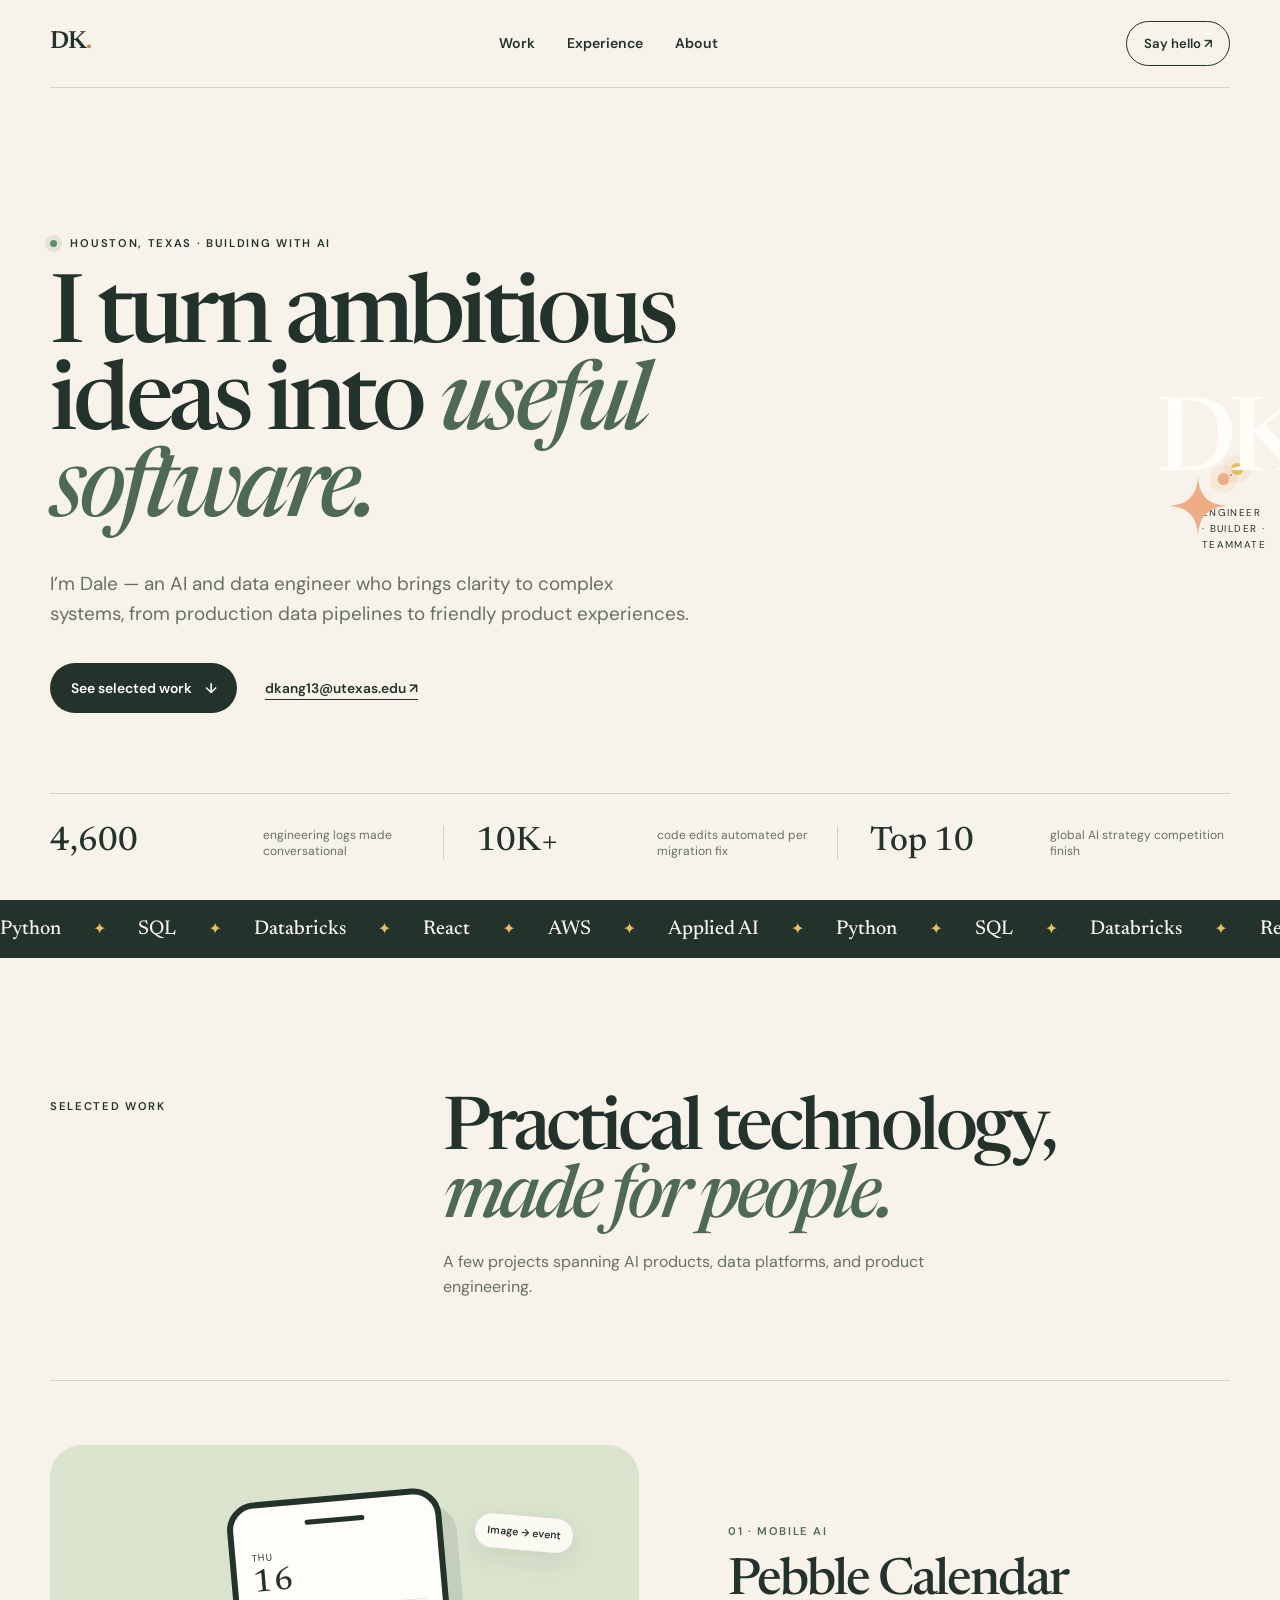
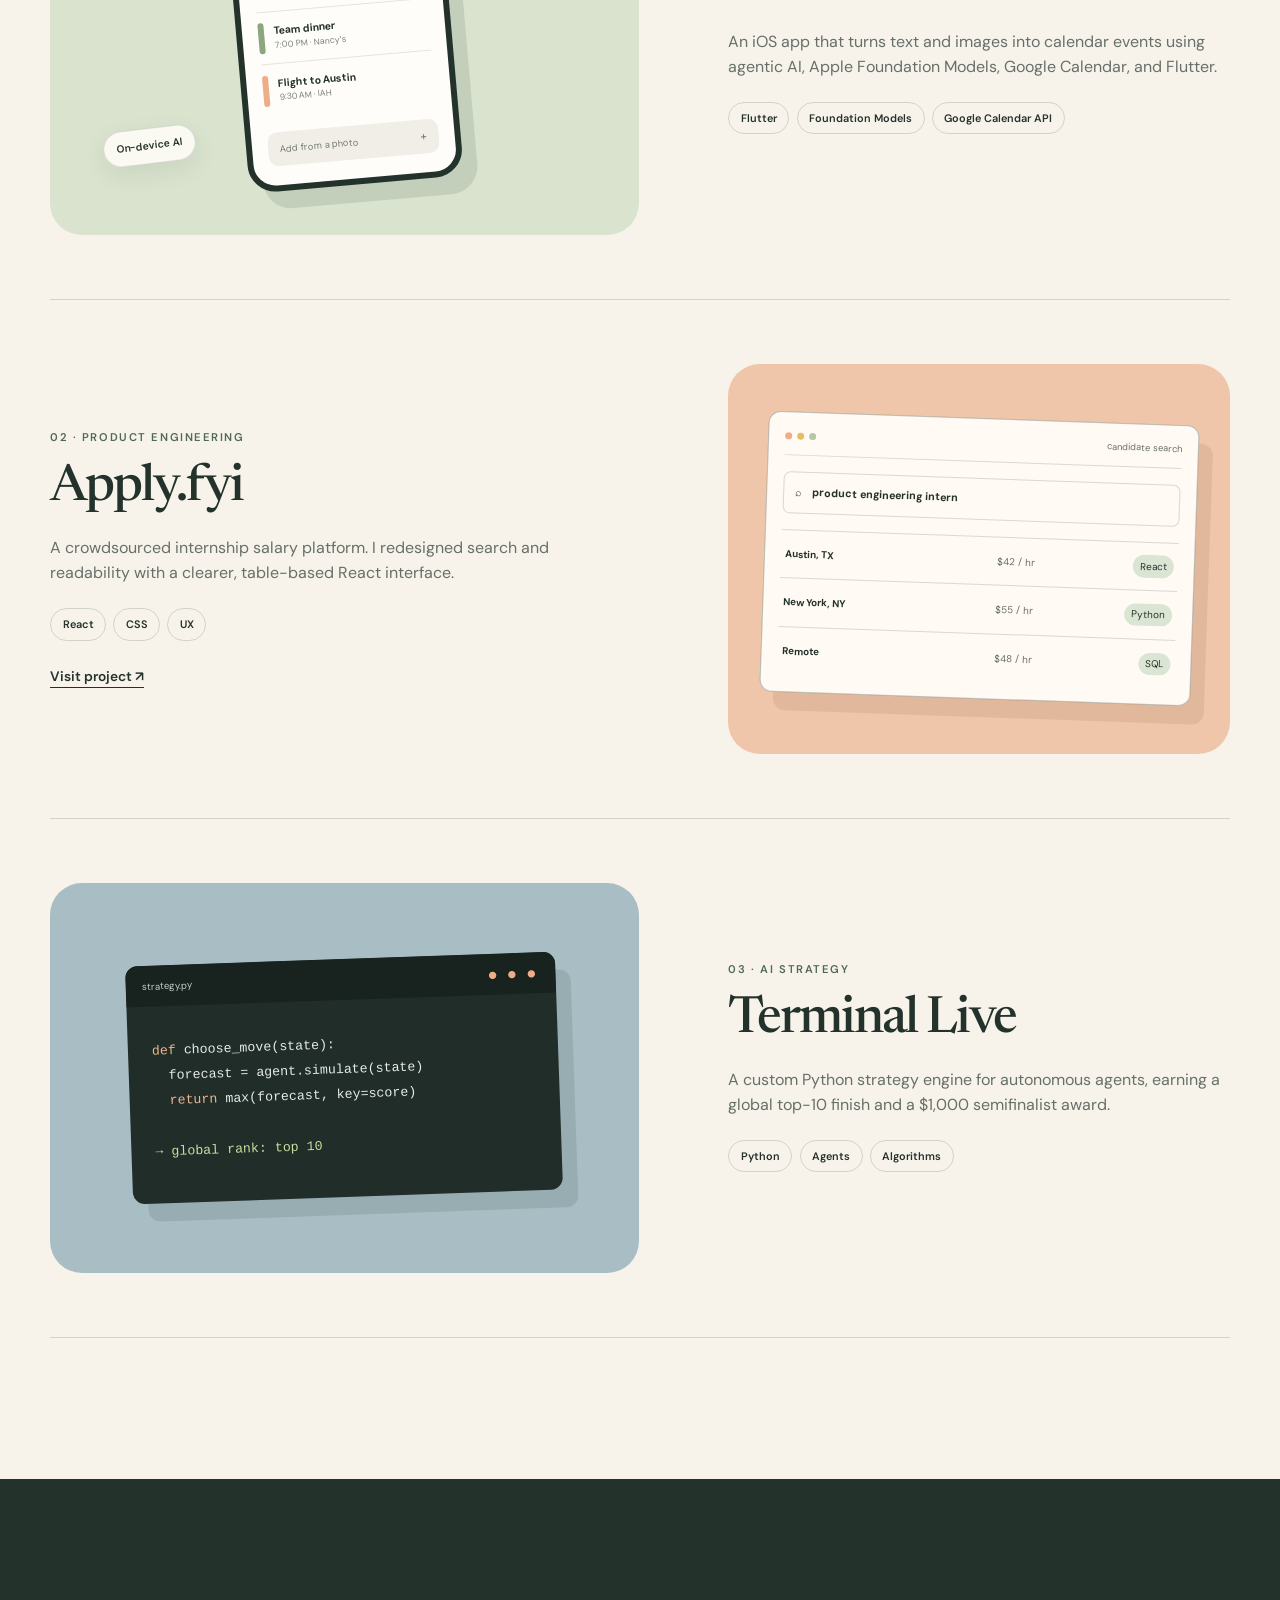
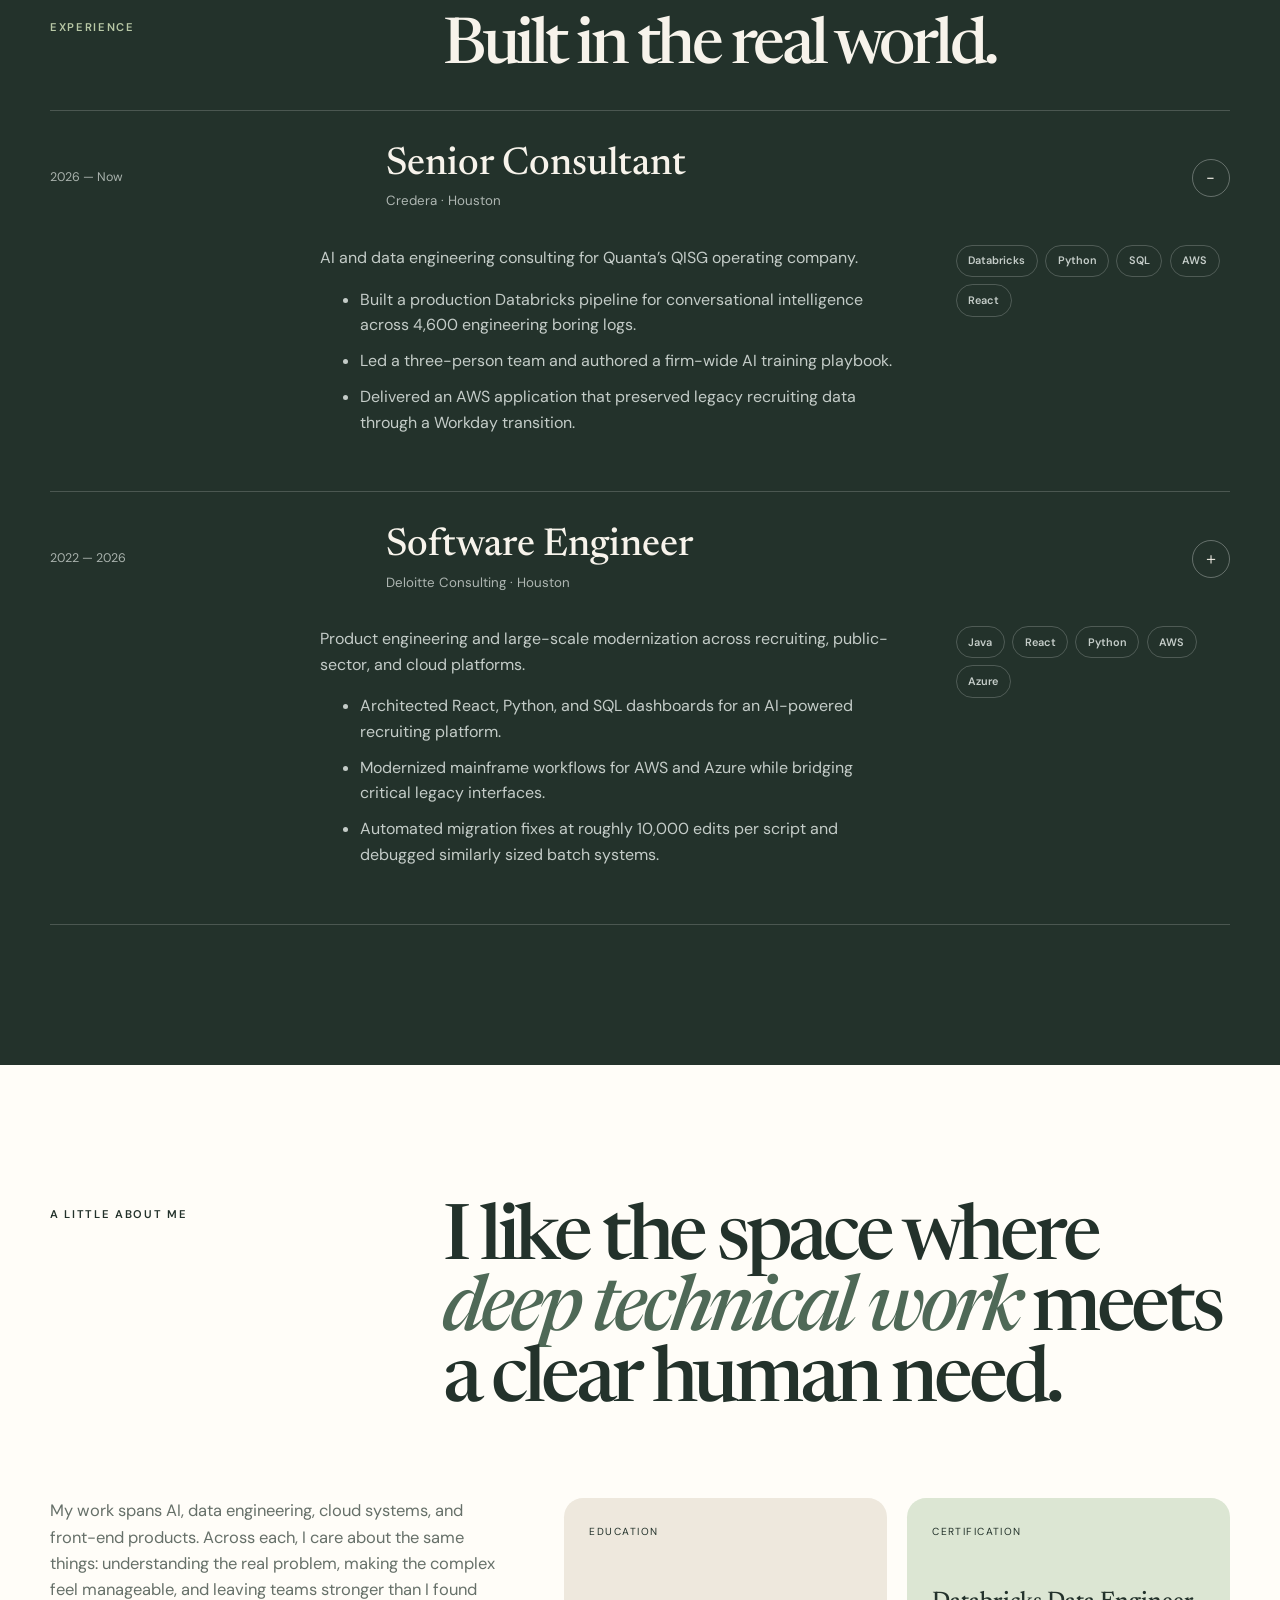
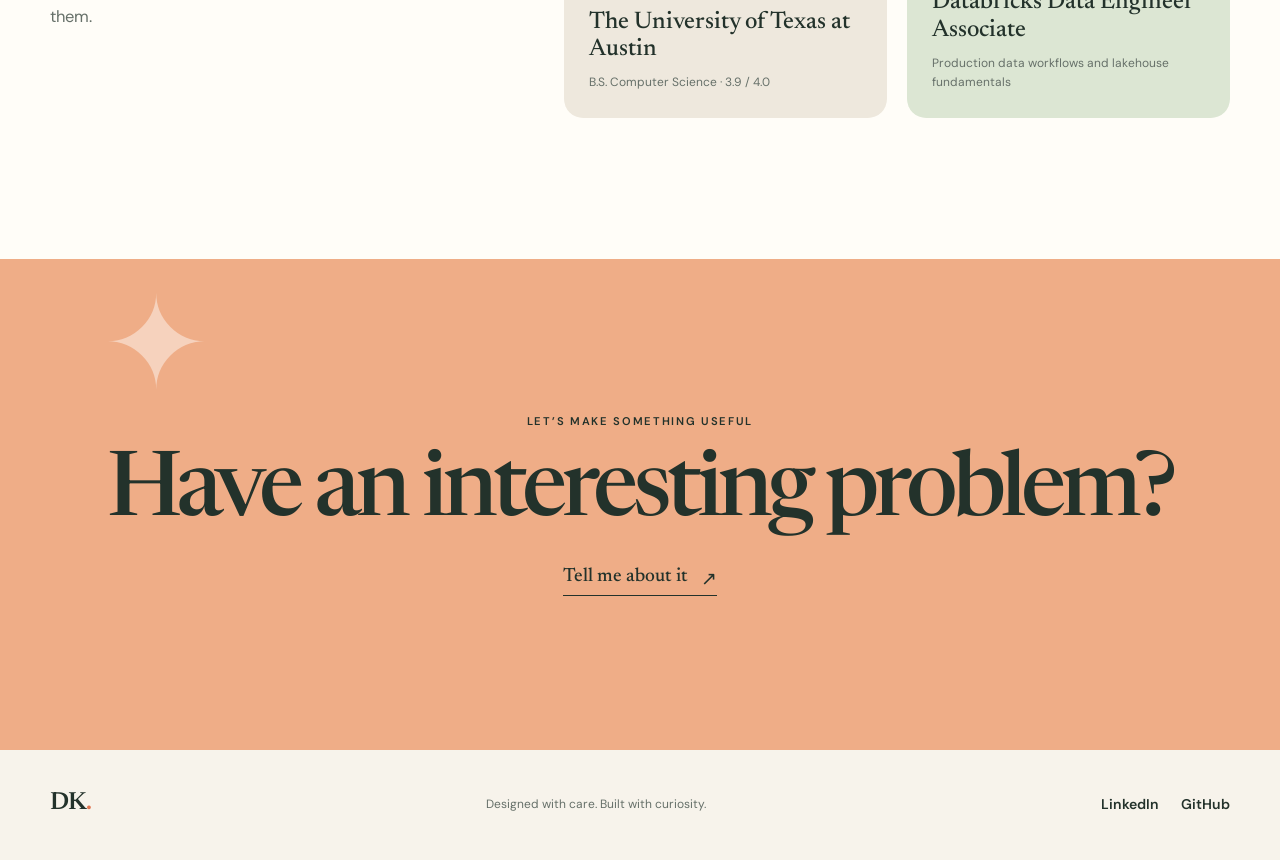
==== index.html @ 2e1e1f08 "first commit" ====
<!doctype html>
<html lang="en">
  <head>
    <meta charset="UTF-8" />
    <meta name="viewport" content="width=device-width, initial-scale=1.0" />
    <meta
      name="description"
      content="Dale Kang is an AI and data engineer building thoughtful software, reliable systems, and useful AI products."
    />
    <meta name="theme-color" content="#f7f3eb" />
    <meta property="og:title" content="Dale Kang — AI & Data Engineer" />
    <meta
      property="og:description"
      content="Selected work, experience, and projects from Dale Kang."
    />
    <meta property="og:type" content="website" />
    <title>Dale Kang — AI & Data Engineer</title>
    <link rel="icon" href="favicon.svg" type="image/svg+xml" />
    <link rel="preconnect" href="https://fonts.googleapis.com" />
    <link rel="preconnect" href="https://fonts.gstatic.com" crossorigin />
    <link
      href="https://fonts.googleapis.com/css2?family=DM+Sans:wght@400;500;600&family=Newsreader:opsz,wght@6..72,500;6..72,600&display=swap"
      rel="stylesheet"
    />
    <link rel="stylesheet" href="styles.css" />
    <script src="script.js" defer></script>
  </head>
  <body>
    <a class="skip-link" href="#main">Skip to content</a>

    <header class="site-header" data-header>
      <a class="wordmark" href="#top" aria-label="Dale Kang, home">DK<span>.</span></a>
      <nav aria-label="Primary navigation">
        <a href="#work">Work</a>
        <a href="#experience">Experience</a>
        <a href="#about">About</a>
      </nav>
      <a class="nav-cta" href="mailto:dkang13@utexas.edu">Say hello <span aria-hidden="true">↗</span></a>
    </header>

    <main id="main">
      <section class="hero" id="top">
        <div class="hero-copy">
          <p class="eyebrow"><span class="status-dot"></span> Houston, Texas · Building with AI</p>
          <h1>I turn ambitious ideas into <em>useful software.</em></h1>
          <p class="hero-intro">
            I’m Dale — an AI and data engineer who brings clarity to complex systems,
            from production data pipelines to friendly product experiences.
          </p>
          <div class="hero-actions">
            <a class="button button-primary" href="#work">See selected work <span aria-hidden="true">↓</span></a>
            <a class="text-link" href="mailto:dkang13@utexas.edu">dkang13@utexas.edu <span aria-hidden="true">↗</span></a>
          </div>
        </div>

        <div class="hero-art" aria-hidden="true">
          <div class="orbit orbit-large"><span></span></div>
          <div class="orbit orbit-small"><span></span></div>
          <div class="portrait-mark">
            <span class="portrait-initials">DK</span>
            <span class="portrait-label">Engineer · Builder · Teammate</span>
          </div>
          <svg class="spark" viewBox="0 0 90 90" role="presentation">
            <path d="M45 4c2 27 14 39 41 41-27 2-39 14-41 41-2-27-14-39-41-41 27-2 39-14 41-41Z" />
          </svg>
        </div>

        <div class="hero-notes" aria-label="Career highlights">
          <div><strong>4,600</strong><span>engineering logs made conversational</span></div>
          <div><strong>10K+</strong><span>code edits automated per migration fix</span></div>
          <div><strong>Top 10</strong><span>global AI strategy competition finish</span></div>
        </div>
      </section>

      <section class="ticker" aria-label="Technical skills">
        <div class="ticker-track">
          <span>Python</span><i>✦</i><span>SQL</span><i>✦</i><span>Databricks</span><i>✦</i><span>React</span><i>✦</i><span>AWS</span><i>✦</i><span>Applied AI</span><i>✦</i>
          <span aria-hidden="true">Python</span><i aria-hidden="true">✦</i><span aria-hidden="true">SQL</span><i aria-hidden="true">✦</i><span aria-hidden="true">Databricks</span><i aria-hidden="true">✦</i><span aria-hidden="true">React</span><i aria-hidden="true">✦</i><span aria-hidden="true">AWS</span><i aria-hidden="true">✦</i><span aria-hidden="true">Applied AI</span><i aria-hidden="true">✦</i>
        </div>
      </section>

      <section class="section" id="work">
        <div class="section-heading">
          <p class="eyebrow">Selected work</p>
          <h2>Practical technology,<br /><em>made for people.</em></h2>
          <p>A few projects spanning AI products, data platforms, and product engineering.</p>
        </div>

        <div class="project-list">
          <article class="project project-featured">
            <div class="project-visual visual-pebble">
              <div class="phone">
                <div class="phone-bar"></div>
                <div class="phone-date">THU <strong>16</strong></div>
                <div class="phone-event"><span></span><p><strong>Team dinner</strong><small>7:00 PM · Nancy’s</small></p></div>
                <div class="phone-event peach"><span></span><p><strong>Flight to Austin</strong><small>9:30 AM · IAH</small></p></div>
                <div class="phone-input">Add from a photo <b>＋</b></div>
              </div>
              <span class="visual-chip chip-one">Image → event</span>
              <span class="visual-chip chip-two">On-device AI</span>
            </div>
            <div class="project-copy">
              <p class="project-number">01 · Mobile AI</p>
              <h3>Pebble Calendar</h3>
              <p>
                An iOS app that turns text and images into calendar events using agentic AI,
                Apple Foundation Models, Google Calendar, and Flutter.
              </p>
              <div class="tags"><span>Flutter</span><span>Foundation Models</span><span>Google Calendar API</span></div>
            </div>
          </article>

          <article class="project">
            <div class="project-visual visual-data">
              <div class="data-window">
                <div class="window-top"><i></i><i></i><i></i><span>candidate search</span></div>
                <div class="search-row"><span>⌕</span><b>product engineering intern</b></div>
                <div class="data-row"><strong>Austin, TX</strong><span>$42 / hr</span><i>React</i></div>
                <div class="data-row"><strong>New York, NY</strong><span>$55 / hr</span><i>Python</i></div>
                <div class="data-row"><strong>Remote</strong><span>$48 / hr</span><i>SQL</i></div>
              </div>
            </div>
            <div class="project-copy">
              <p class="project-number">02 · Product engineering</p>
              <h3>Apply.fyi</h3>
              <p>
                A crowdsourced internship salary platform. I redesigned search and readability
                with a clearer, table-based React interface.
              </p>
              <div class="tags"><span>React</span><span>CSS</span><span>UX</span></div>
              <a class="text-link" href="https://apply.fyi" target="_blank" rel="noreferrer">Visit project <span aria-hidden="true">↗</span></a>
            </div>
          </article>

          <article class="project">
            <div class="project-visual visual-terminal">
              <div class="terminal-card">
                <div class="terminal-head"><span>strategy.py</span><span>● ● ●</span></div>
                <code><i>def</i> choose_move(state):<br />&nbsp;&nbsp;forecast = agent.simulate(state)<br />&nbsp;&nbsp;<i>return</i> max(forecast, key=score)<br /><br /><b>→ global rank: top 10</b></code>
              </div>
            </div>
            <div class="project-copy">
              <p class="project-number">03 · AI strategy</p>
              <h3>Terminal Live</h3>
              <p>
                A custom Python strategy engine for autonomous agents, earning a global top-10
                finish and a $1,000 semifinalist award.
              </p>
              <div class="tags"><span>Python</span><span>Agents</span><span>Algorithms</span></div>
            </div>
          </article>
        </div>
      </section>

      <section class="experience-section" id="experience">
        <div class="section-heading compact">
          <p class="eyebrow">Experience</p>
          <h2>Built in the real world.</h2>
        </div>

        <div class="timeline">
          <article class="role open">
            <button class="role-toggle" aria-expanded="true">
              <span class="role-date">2026 — Now</span>
              <span class="role-title"><strong>Senior Consultant</strong><small>Credera · Houston</small></span>
              <span class="role-icon" aria-hidden="true">−</span>
            </button>
            <div class="role-details">
              <div>
                <p>AI and data engineering consulting for Quanta’s QISG operating company.</p>
                <ul>
                  <li>Built a production Databricks pipeline for conversational intelligence across 4,600 engineering boring logs.</li>
                  <li>Led a three-person team and authored a firm-wide AI training playbook.</li>
                  <li>Delivered an AWS application that preserved legacy recruiting data through a Workday transition.</li>
                </ul>
              </div>
              <div class="tags"><span>Databricks</span><span>Python</span><span>SQL</span><span>AWS</span><span>React</span></div>
            </div>
          </article>

          <article class="role">
            <button class="role-toggle" aria-expanded="false">
              <span class="role-date">2022 — 2026</span>
              <span class="role-title"><strong>Software Engineer</strong><small>Deloitte Consulting · Houston</small></span>
              <span class="role-icon" aria-hidden="true">＋</span>
            </button>
            <div class="role-details" hidden>
              <div>
                <p>Product engineering and large-scale modernization across recruiting, public-sector, and cloud platforms.</p>
                <ul>
                  <li>Architected React, Python, and SQL dashboards for an AI-powered recruiting platform.</li>
                  <li>Modernized mainframe workflows for AWS and Azure while bridging critical legacy interfaces.</li>
                  <li>Automated migration fixes at roughly 10,000 edits per script and debugged similarly sized batch systems.</li>
                </ul>
              </div>
              <div class="tags"><span>Java</span><span>React</span><span>Python</span><span>AWS</span><span>Azure</span></div>
            </div>
          </article>
        </div>
      </section>

      <section class="about-section" id="about">
        <div class="about-statement">
          <p class="eyebrow">A little about me</p>
          <h2>I like the space where <em>deep technical work</em> meets a clear human need.</h2>
        </div>
        <div class="about-grid">
          <p>
            My work spans AI, data engineering, cloud systems, and front-end products. Across each,
            I care about the same things: understanding the real problem, making the complex feel
            manageable, and leaving teams stronger than I found them.
          </p>
          <div class="education-card">
            <span class="card-kicker">Education</span>
            <strong>The University of Texas at Austin</strong>
            <p>B.S. Computer Science · 3.9 / 4.0</p>
          </div>
          <div class="education-card accent-card">
            <span class="card-kicker">Certification</span>
            <strong>Databricks Data Engineer Associate</strong>
            <p>Production data workflows and lakehouse fundamentals</p>
          </div>
        </div>
      </section>

      <section class="contact-section">
        <span class="contact-star" aria-hidden="true">✦</span>
        <p class="eyebrow">Let’s make something useful</p>
        <h2>Have an interesting problem?</h2>
        <a href="mailto:dkang13@utexas.edu">Tell me about it <span aria-hidden="true">↗</span></a>
      </section>
    </main>

    <footer>
      <a class="wordmark" href="#top">DK<span>.</span></a>
      <p>Designed with care. Built with curiosity.</p>
      <div>
        <a href="https://www.linkedin.com/in/dale-kang-77a253178" target="_blank" rel="noreferrer">LinkedIn</a>
        <a href="https://github.com/dmkang13" target="_blank" rel="noreferrer">GitHub</a>
      </div>
    </footer>
  </body>
</html>
---- styles.css ----
:root {
  --ink: #23322b;
  --muted: #667069;
  --paper: #f7f3eb;
  --paper-deep: #eee8dd;
  --cream: #fffdf8;
  --sage: #b8c8a6;
  --sage-dark: #4f6957;
  --peach: #efad87;
  --gold: #e7bd61;
  --blue: #8cabb2;
  --line: rgba(35, 50, 43, 0.17);
  --serif: "Newsreader", Georgia, serif;
  --sans: "DM Sans", system-ui, sans-serif;
}

* { box-sizing: border-box; }
html { overflow-x: hidden; scroll-behavior: smooth; }
body {
  margin: 0;
  overflow-x: clip;
  color: var(--ink);
  background: var(--paper);
  font-family: var(--sans);
  line-height: 1.6;
  -webkit-font-smoothing: antialiased;
}
a { color: inherit; }
button { font: inherit; color: inherit; }
.skip-link { position: fixed; top: -100px; left: 1rem; z-index: 99; padding: .7rem 1rem; background: var(--ink); color: white; border-radius: 99px; }
.skip-link:focus { top: 1rem; }

.site-header {
  width: min(1180px, calc(100% - 48px));
  height: 88px;
  margin: 0 auto;
  display: flex;
  align-items: center;
  justify-content: space-between;
  border-bottom: 1px solid var(--line);
  transition: background .25s ease, box-shadow .25s ease;
}
.wordmark { font: 600 1.55rem/1 var(--serif); text-decoration: none; letter-spacing: -.04em; }
.wordmark span { color: #e07551; }
nav { display: flex; gap: 2rem; }
nav a, footer a { font-size: .88rem; font-weight: 600; text-decoration: none; }
nav a:hover, footer a:hover { color: var(--sage-dark); }
.nav-cta { padding: .68rem 1.05rem; border: 1px solid var(--ink); border-radius: 99px; font-size: .82rem; font-weight: 600; text-decoration: none; transition: .2s ease; }
.nav-cta:hover { color: var(--paper); background: var(--ink); }

.hero {
  width: min(1180px, calc(100% - 48px));
  min-height: calc(100vh - 88px);
  margin: 0 auto;
  padding: clamp(4.5rem, 9vw, 8.5rem) 0 2.5rem;
  display: grid;
  grid-template-columns: minmax(0, 1.2fr) minmax(300px, .8fr);
  grid-template-rows: 1fr auto;
  align-items: center;
  gap: 3rem 5rem;
}
.eyebrow { margin: 0 0 1.4rem; text-transform: uppercase; letter-spacing: .15em; font-size: .7rem; font-weight: 600; }
.status-dot { display: inline-block; width: 7px; height: 7px; margin-right: .55rem; border-radius: 50%; background: #5f8e67; box-shadow: 0 0 0 5px rgba(95,142,103,.14); }
h1, h2 { margin: 0; font: 500 clamp(3.8rem, 7.4vw, 7rem)/.92 var(--serif); letter-spacing: -.055em; }
h1 em, h2 em { color: var(--sage-dark); font-weight: 500; }
.hero-intro { max-width: 640px; margin: 2rem 0 0; color: var(--muted); font-size: clamp(1rem, 1.5vw, 1.18rem); }
.hero-actions { display: flex; align-items: center; gap: 1.7rem; margin-top: 2.1rem; }
.button { display: inline-flex; gap: .8rem; align-items: center; padding: .88rem 1.3rem; border-radius: 99px; text-decoration: none; font-size: .87rem; font-weight: 600; }
.button-primary { color: #fff; background: var(--ink); }
.button-primary span { transition: transform .2s; }
.button-primary:hover span { transform: translateY(3px); }
.text-link { display: inline-block; border-bottom: 1px solid currentColor; text-decoration: none; font-size: .86rem; font-weight: 600; }

.hero-art { position: relative; aspect-ratio: 1; max-width: 440px; justify-self: end; }
.portrait-mark { position: absolute; inset: 17%; z-index: 2; display: flex; flex-direction: column; align-items: center; justify-content: center; border-radius: 48% 52% 48% 52% / 58% 46% 54% 42%; background: var(--sage); box-shadow: inset -25px -30px 60px rgba(52,87,64,.12); transform: rotate(-4deg); }
.portrait-initials { font: 500 clamp(4rem, 8vw, 7rem)/1 var(--serif); color: var(--cream); letter-spacing: -.08em; transform: rotate(4deg); }
.portrait-label { margin-top: .5rem; font-size: .62rem; text-transform: uppercase; letter-spacing: .14em; transform: rotate(4deg); }
.orbit { position: absolute; border: 1px solid rgba(35,50,43,.35); border-radius: 50%; animation: orbit 15s linear infinite; }
.orbit span { position: absolute; width: 12px; height: 12px; border-radius: 50%; background: var(--peach); box-shadow: 0 0 0 8px rgba(239,173,135,.15); }
.orbit-large { inset: 5%; transform: rotate(16deg); }
.orbit-large span { top: 11%; right: 12%; }
.orbit-small { inset: 11%; animation-duration: 11s; animation-direction: reverse; }
.orbit-small span { bottom: 3%; left: 26%; background: var(--gold); }
.spark { position: absolute; z-index: 3; width: 64px; right: 0; top: 18%; fill: var(--peach); animation: breathe 4s ease-in-out infinite; }
.hero-notes { grid-column: 1 / -1; display: grid; grid-template-columns: repeat(3, 1fr); padding-top: 2rem; border-top: 1px solid var(--line); }
.hero-notes div { display: grid; grid-template-columns: auto minmax(0, 180px); align-items: center; gap: 1rem; }
.hero-notes div + div { padding-left: 2rem; border-left: 1px solid var(--line); }
.hero-notes strong { font: 500 2.1rem/1 var(--serif); }
.hero-notes span { color: var(--muted); font-size: .75rem; line-height: 1.35; }

.ticker { overflow: hidden; padding: 1rem 0; color: var(--paper); background: var(--ink); }
.ticker-track { display: flex; width: max-content; align-items: center; gap: 2rem; animation: marquee 26s linear infinite; }
.ticker span { font: 500 1.25rem var(--serif); }
.ticker i { color: var(--gold); font-style: normal; }

.section, .experience-section, .about-section { padding: clamp(6rem, 11vw, 10rem) max(24px, calc((100% - 1180px) / 2)); }
.section-heading { display: grid; grid-template-columns: 1fr 2fr; align-items: end; margin-bottom: 4rem; }
.section-heading .eyebrow { align-self: start; }
.section-heading h2 { grid-column: 2; font-size: clamp(3rem, 5.7vw, 5.6rem); }
.section-heading > p:last-child { grid-column: 2; max-width: 520px; color: var(--muted); }
.section-heading.compact { margin-bottom: 2rem; }
.section-heading.compact h2 { font-size: clamp(2.9rem, 5vw, 4.8rem); }

.project-list { border-top: 1px solid var(--line); }
.project { display: grid; grid-template-columns: 1.08fr .92fr; gap: clamp(2rem, 7vw, 7rem); align-items: center; padding: 4rem 0; border-bottom: 1px solid var(--line); }
.project:nth-child(even) .project-visual { order: 2; }
.project-visual { position: relative; min-height: 390px; display: grid; place-items: center; overflow: hidden; border-radius: 2rem; }
.visual-pebble { background: #d9e3ce; }
.visual-data { background: #efc6aa; }
.visual-terminal { background: #a9bec4; }
.project-number { margin: 0 0 1rem; color: var(--sage-dark); font-size: .7rem; font-weight: 600; letter-spacing: .14em; text-transform: uppercase; }
.project h3 { margin: 0; font: 500 clamp(2.2rem, 4vw, 3.8rem)/1 var(--serif); letter-spacing: -.04em; }
.project-copy > p:not(.project-number) { max-width: 500px; margin: 1.3rem 0; color: var(--muted); }
.tags { display: flex; flex-wrap: wrap; gap: .45rem; margin: 1.4rem 0; }
.tags span { padding: .4rem .72rem; border: 1px solid var(--line); border-radius: 99px; font-size: .68rem; font-weight: 600; }
.phone { z-index: 2; width: 215px; padding: 1rem 1rem 1.2rem; color: #23322b; background: #fffdf9; border: 6px solid var(--ink); border-radius: 28px; box-shadow: 14px 18px 0 rgba(48,75,53,.13); transform: rotate(-5deg); }
.phone-bar { width: 60px; height: 5px; margin: 0 auto 1.3rem; border-radius: 9px; background: #22322b; }
.phone-date { font-size: .6rem; letter-spacing: .13em; }
.phone-date strong { display: block; margin: .1rem 0 .8rem; font: 500 2rem/1 var(--serif); }
.phone-event { display: flex; gap: .6rem; align-items: center; padding: .65rem 0; border-top: 1px solid #e7e4dc; }
.phone-event > span { width: 6px; height: 31px; border-radius: 4px; background: #8ca67d; }
.phone-event.peach > span { background: var(--peach); }
.phone-event p { margin: 0; font-size: .65rem; line-height: 1.4; }
.phone-event small { display: block; color: #7a817d; }
.phone-input { display: flex; justify-content: space-between; margin-top: 1rem; padding: .6rem .7rem; border-radius: 10px; color: #737b76; background: #f1eee7; font-size: .58rem; }
.visual-chip { position: absolute; z-index: 3; padding: .55rem .75rem; border: 1px solid rgba(35,50,43,.15); border-radius: 99px; background: rgba(255,253,248,.88); box-shadow: 0 8px 25px rgba(35,50,43,.08); font-size: .65rem; font-weight: 600; }
.chip-one { top: 18%; right: 11%; transform: rotate(5deg); }
.chip-two { bottom: 18%; left: 9%; transform: rotate(-7deg); }
.data-window { width: min(86%, 450px); padding: 1rem; border: 1px solid rgba(35,50,43,.3); border-radius: 12px; background: #fffaf3; box-shadow: 14px 18px 0 rgba(114,74,50,.11); transform: rotate(2deg); }
.window-top { display: flex; align-items: center; gap: .32rem; padding-bottom: .7rem; border-bottom: 1px solid var(--line); }
.window-top i { width: 7px; height: 7px; border-radius: 50%; background: var(--peach); }
.window-top i:nth-child(2) { background: var(--gold); }
.window-top i:nth-child(3) { background: var(--sage); }
.window-top span { margin-left: auto; color: var(--muted); font-size: .58rem; }
.search-row { display: flex; gap: .6rem; margin: 1rem 0; padding: .7rem; border: 1px solid var(--line); border-radius: 7px; font-size: .67rem; }
.data-row { display: grid; grid-template-columns: 1.2fr .6fr .4fr; align-items: center; padding: .8rem .25rem; border-top: 1px solid var(--line); font-size: .62rem; }
.data-row span { color: var(--muted); }
.data-row i { justify-self: end; padding: .2rem .45rem; border-radius: 99px; background: #dae5d4; font-style: normal; }
.terminal-card { width: min(84%, 430px); overflow: hidden; border-radius: 12px; background: #202d29; box-shadow: 15px 18px 0 rgba(27,49,55,.12); transform: rotate(-2deg); }
.terminal-head { display: flex; justify-content: space-between; padding: .8rem 1rem; color: #c4ccc7; background: #18231f; font-size: .6rem; }
.terminal-head span:last-child { color: var(--peach); letter-spacing: .25rem; }
.terminal-card code { display: block; padding: 2rem 1.5rem 2.4rem; color: #e5ebe6; font-size: clamp(.65rem, 1.25vw, .83rem); line-height: 1.9; }
.terminal-card code i { color: #efb48f; font-style: normal; }
.terminal-card code b { color: #c9dd9d; font-weight: 500; }

.experience-section { color: #f7f3eb; background: var(--ink); }
.experience-section .eyebrow { color: var(--sage); }
.timeline { border-top: 1px solid rgba(255,255,255,.18); }
.role { border-bottom: 1px solid rgba(255,255,255,.18); }
.role-toggle { width: 100%; padding: 2rem 0; display: grid; grid-template-columns: .55fr 1.4fr auto; align-items: center; gap: 2rem; text-align: left; border: 0; background: none; cursor: pointer; }
.role-date { color: #a9b2ad; font-size: .78rem; }
.role-title strong { display: block; font: 500 clamp(1.55rem, 3vw, 2.4rem)/1.15 var(--serif); }
.role-title small { color: #aeb6b2; }
.role-icon { width: 38px; height: 38px; display: grid; place-items: center; border: 1px solid rgba(255,255,255,.3); border-radius: 50%; }
.role-details { display: grid; grid-template-columns: 1.5fr .7fr; gap: 3rem; padding: 0 0 2.5rem calc(55% / 2.4); color: #c4ccc8; }
.role-details p { margin-top: 0; }
.role-details li + li { margin-top: .65rem; }
.role-details .tags { align-content: start; margin-top: 0; }
.role-details .tags span { border-color: rgba(255,255,255,.2); }

.about-section { background: var(--cream); }
.about-statement { display: grid; grid-template-columns: 1fr 2fr; }
.about-statement h2 { grid-column: 2; max-width: 900px; font-size: clamp(3rem, 6vw, 5.8rem); }
.about-grid { display: grid; grid-template-columns: 1.3fr .85fr .85fr; gap: 1.2rem; margin-top: 5rem; }
.about-grid > p { max-width: 580px; margin: 0; padding-right: 3rem; color: var(--muted); font-size: 1.03rem; }
.education-card { min-height: 220px; display: flex; flex-direction: column; justify-content: flex-end; padding: 1.6rem; border-radius: 1.2rem; background: var(--paper-deep); }
.education-card strong { font: 500 1.5rem/1.15 var(--serif); }
.education-card p { margin: .6rem 0 0; color: var(--muted); font-size: .75rem; }
.card-kicker { margin-bottom: auto; font-size: .64rem; text-transform: uppercase; letter-spacing: .14em; }
.accent-card { background: #dce6d3; }

.contact-section { position: relative; overflow: hidden; padding: clamp(6rem, 12vw, 10rem) 24px; text-align: center; background: var(--peach); }
.contact-section h2 { font-size: clamp(3.2rem, 7vw, 6.5rem); }
.contact-section > a { display: inline-flex; gap: .8rem; margin-top: 2rem; padding-bottom: .3rem; border-bottom: 1px solid; font: 500 1.2rem var(--serif); text-decoration: none; }
.contact-star { position: absolute; top: -1rem; left: 8%; color: rgba(255,255,255,.45); font-size: 8rem; animation: spin 14s linear infinite; }

footer { width: min(1180px, calc(100% - 48px)); min-height: 110px; margin: 0 auto; display: flex; align-items: center; justify-content: space-between; }
footer p { color: var(--muted); font-size: .75rem; }
footer div { display: flex; gap: 1.4rem; }

@keyframes orbit { to { transform: rotate(376deg); } }
@keyframes breathe { 50% { transform: scale(.82) rotate(12deg); } }
@keyframes marquee { to { transform: translateX(-50%); } }
@keyframes spin { to { transform: rotate(360deg); } }

@media (max-width: 800px) {
  .site-header { width: min(100% - 32px, 1180px); height: 72px; }
  nav { display: none; }
  .hero { width: min(100% - 32px, 1180px); min-height: auto; padding-top: 4rem; grid-template-columns: 1fr; }
  h1 { font-size: clamp(3.45rem, 15vw, 5.5rem); }
  .hero-art { width: min(100%, 420px); justify-self: center; }
  .hero-notes { grid-template-columns: 1fr; }
  .hero-notes div { padding: 1rem 0; }
  .hero-notes div + div { padding-left: 0; border-left: 0; border-top: 1px solid var(--line); }
  .hero-notes span { max-width: 210px; }
  .section-heading, .about-statement { grid-template-columns: 1fr; }
  .section-heading h2, .section-heading > p:last-child, .about-statement h2 { grid-column: 1; }
  .section-heading h2 { margin-bottom: 1rem; }
  .project { grid-template-columns: 1fr; gap: 2.5rem; }
  .project:nth-child(even) .project-visual { order: initial; }
  .project-visual { min-height: 340px; }
  .role-toggle { grid-template-columns: 1fr auto; gap: .7rem; }
  .role-date { grid-column: 1; }
  .role-title { grid-column: 1; }
  .role-icon { grid-column: 2; grid-row: 1 / 3; }
  .role-details { grid-template-columns: 1fr; padding-left: 0; gap: 1rem; }
  .about-grid { grid-template-columns: 1fr; }
  .about-grid > p { padding-right: 0; margin-bottom: 1.5rem; }
  footer { padding: 2rem 0; flex-wrap: wrap; gap: 1rem; }
  footer p { order: 3; width: 100%; }
}

@media (max-width: 520px) {
  .nav-cta { padding: .55rem .8rem; }
  .hero-actions { align-items: flex-start; flex-direction: column; }
  .section, .experience-section, .about-section { padding-left: 18px; padding-right: 18px; }
  .project-visual { min-height: 310px; border-radius: 1.25rem; }
  .phone { transform: scale(.86) rotate(-5deg); }
  .visual-chip { display: none; }
}

@media (prefers-reduced-motion: reduce) {
  html { scroll-behavior: auto; }
  *, *::before, *::after { animation-duration: .01ms !important; animation-iteration-count: 1 !important; }
}
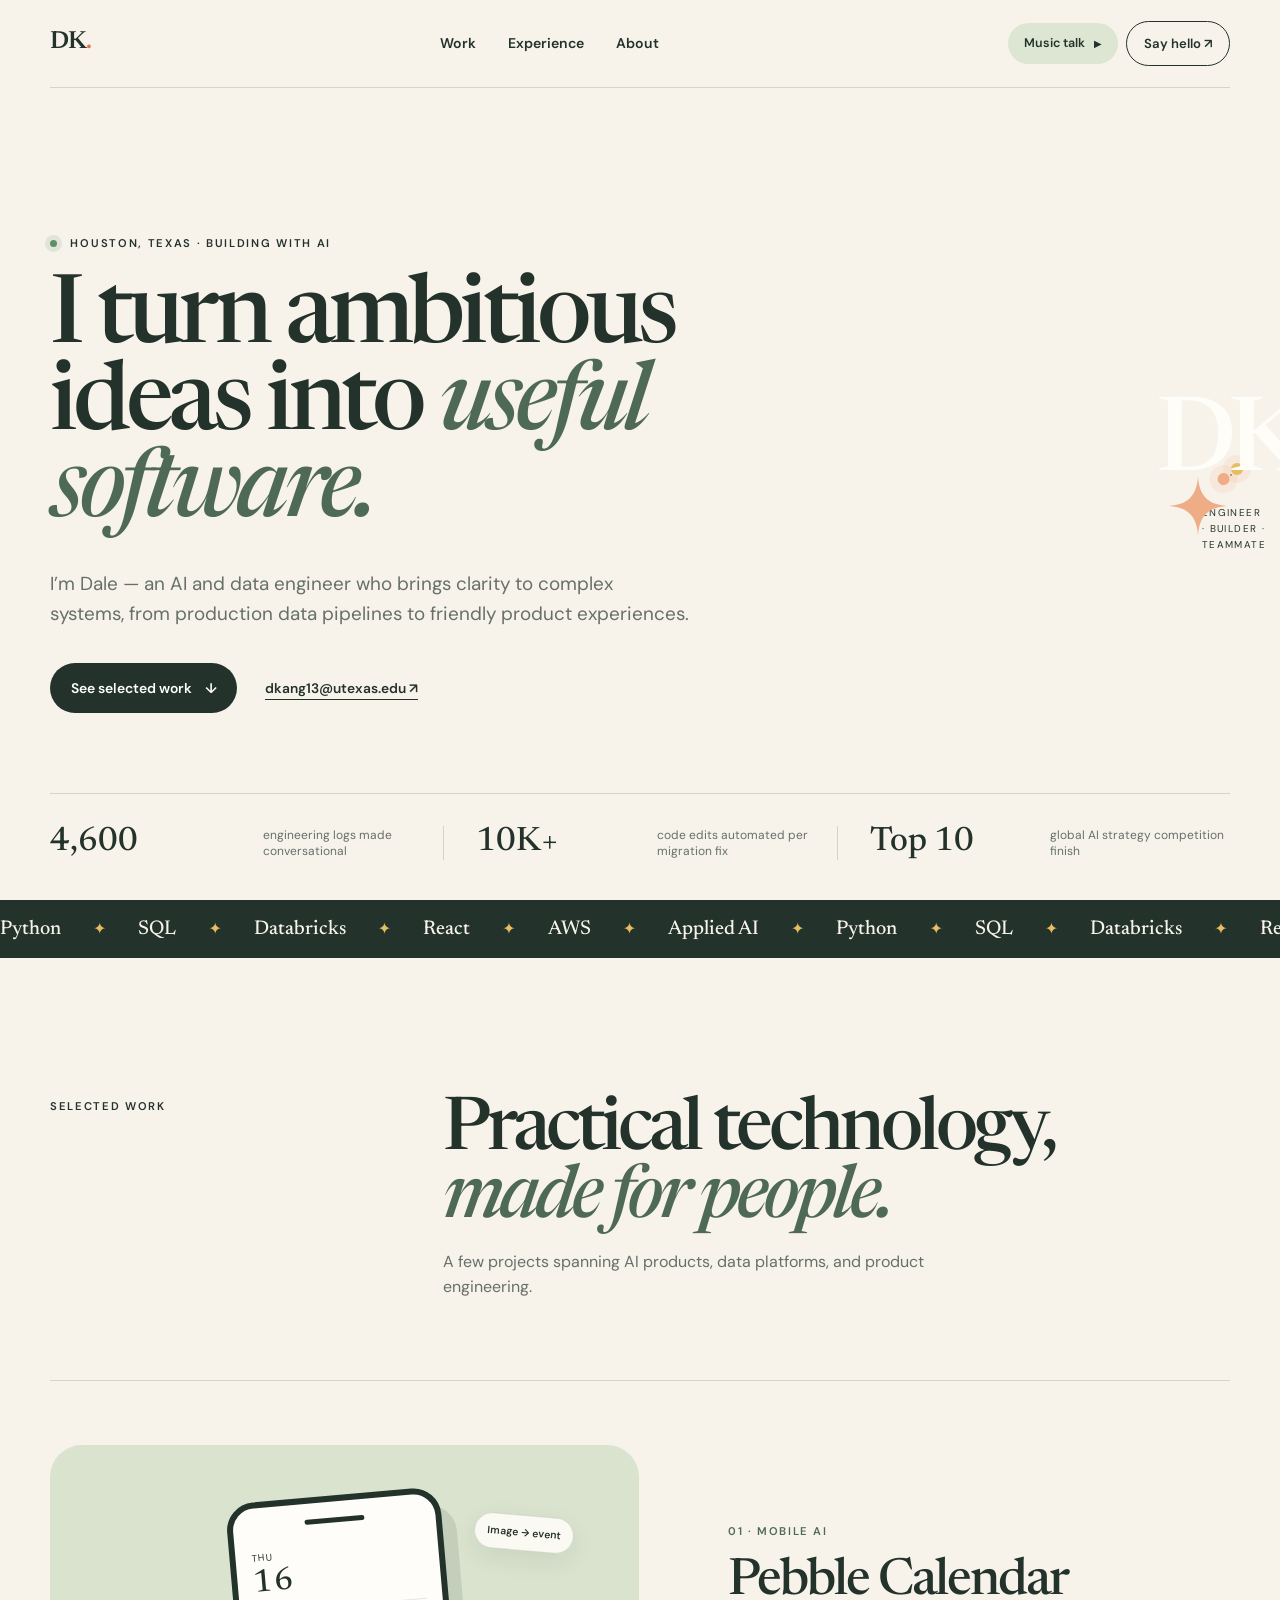
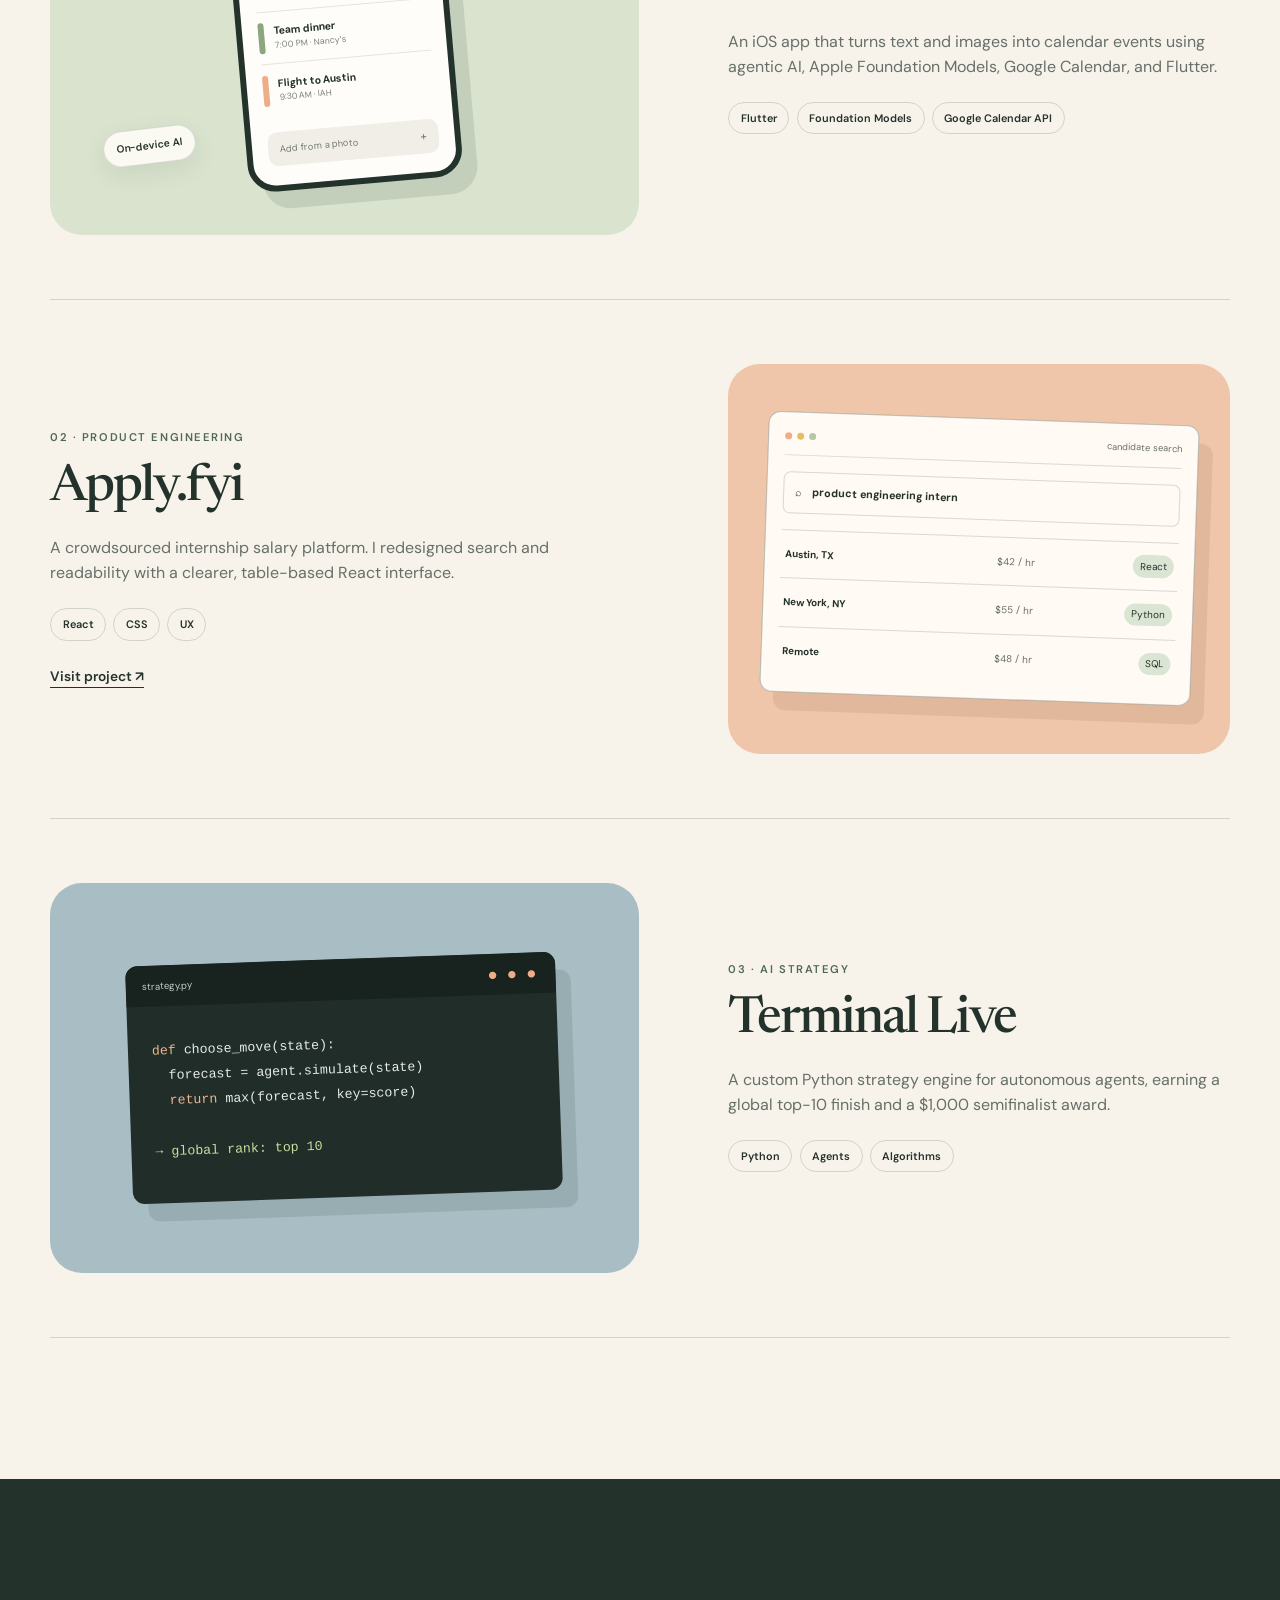
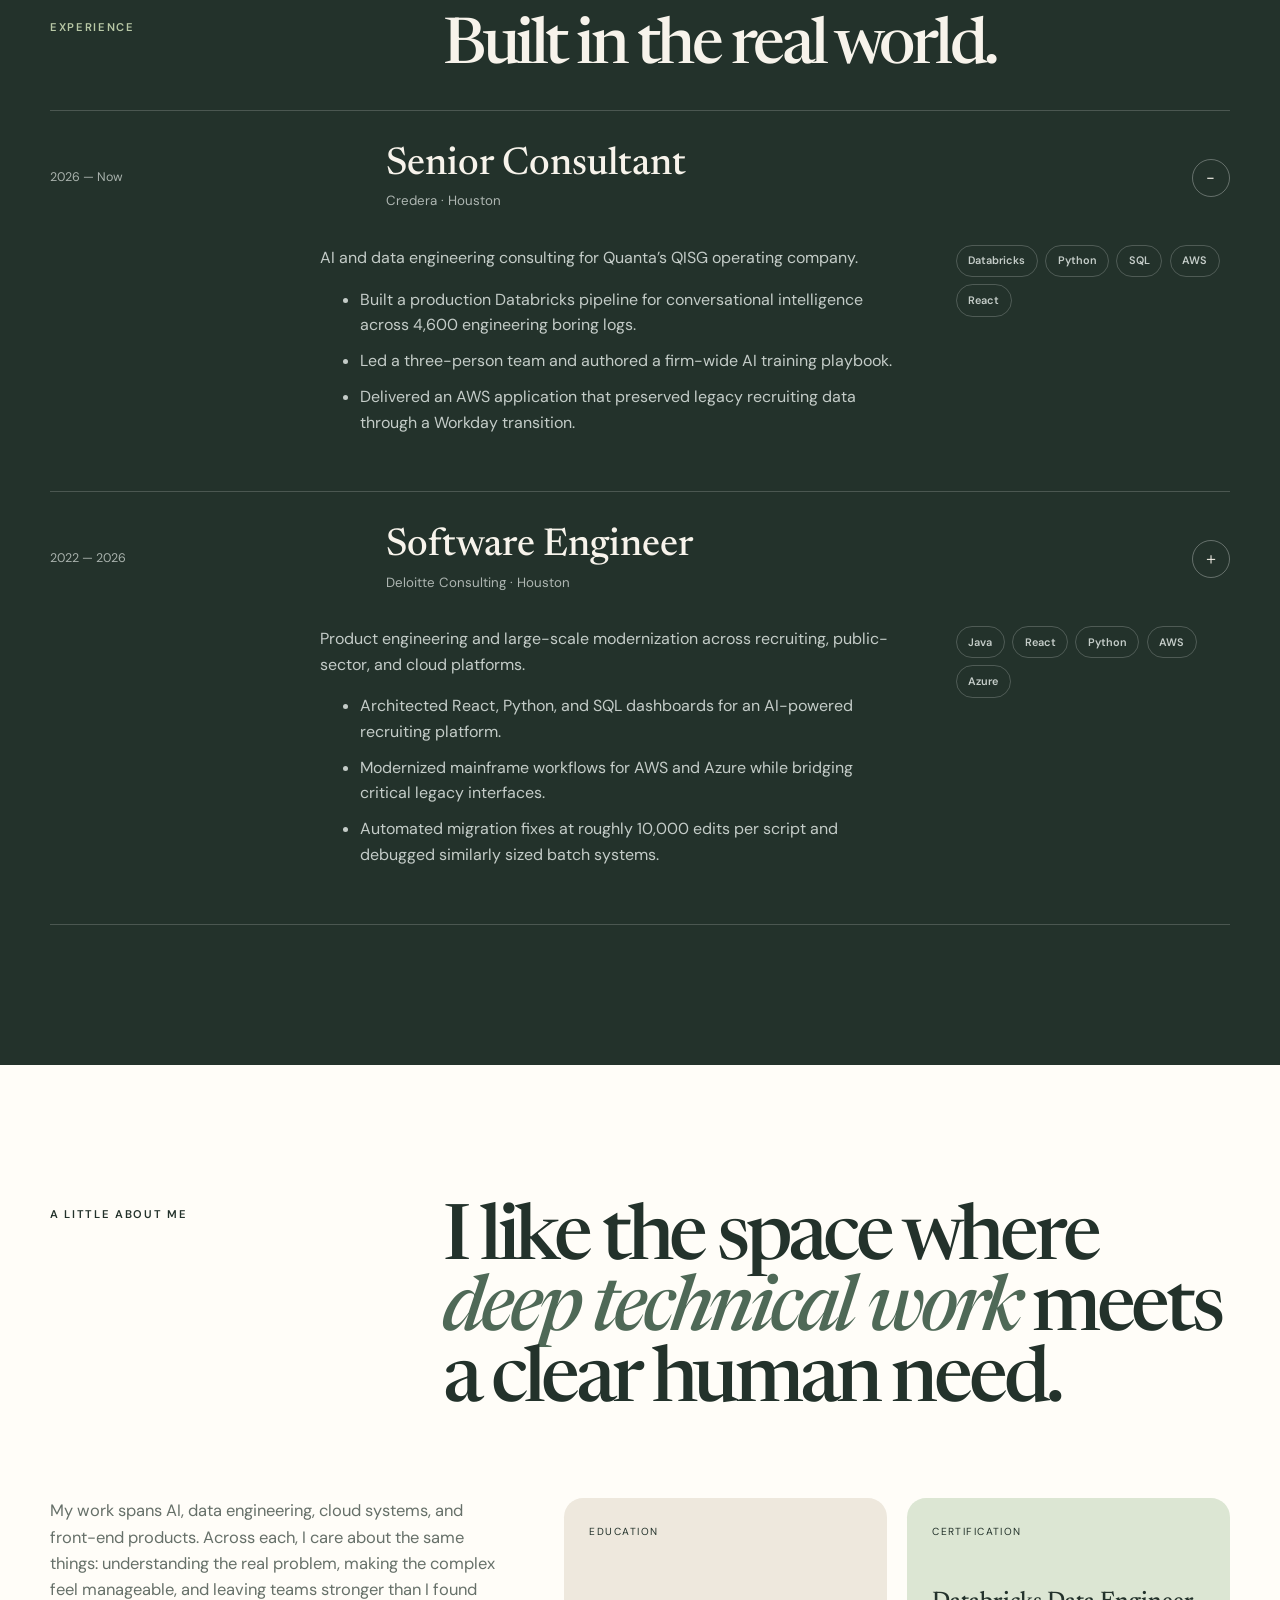
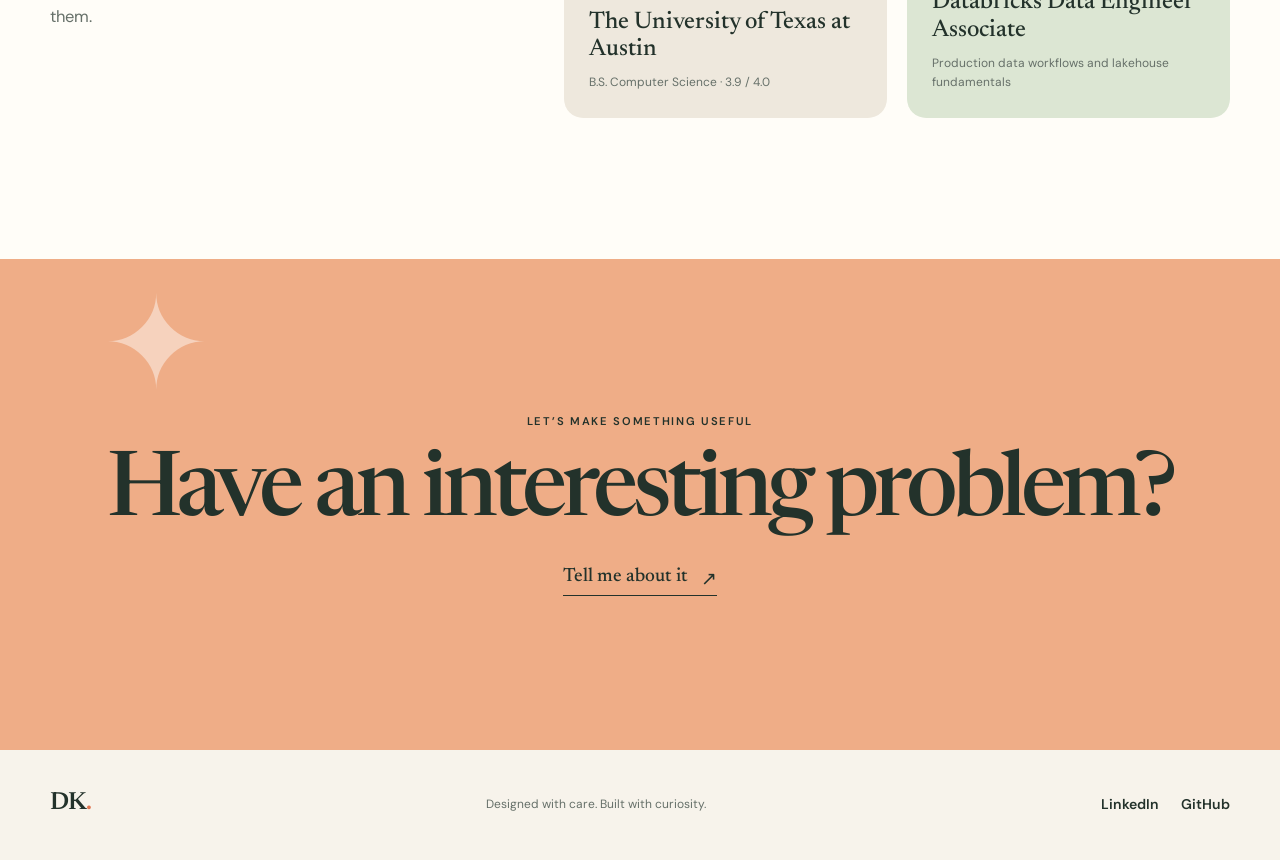
==== commit 11491c49: "classical music presentation" ====
--- a/index.html
+++ b/index.html
@@ -35,7 +35,10 @@
         <a href="#experience">Experience</a>
         <a href="#about">About</a>
       </nav>
-      <a class="nav-cta" href="mailto:dkang13@utexas.edu">Say hello <span aria-hidden="true">↗</span></a>
+      <div class="header-actions">
+        <a class="nav-talk" href="classical-music.html">Music talk <span aria-hidden="true">▶</span></a>
+        <a class="nav-cta" href="mailto:dkang13@utexas.edu">Say hello <span aria-hidden="true">↗</span></a>
+      </div>
     </header>
 
     <main id="main">
--- a/styles.css
+++ b/styles.css
@@ -47,6 +47,10 @@
 nav a:hover, footer a:hover { color: var(--sage-dark); }
 .nav-cta { padding: .68rem 1.05rem; border: 1px solid var(--ink); border-radius: 99px; font-size: .82rem; font-weight: 600; text-decoration: none; transition: .2s ease; }
 .nav-cta:hover { color: var(--paper); background: var(--ink); }
+.header-actions { display: flex; align-items: center; gap: .55rem; }
+.nav-talk { padding: .68rem 1rem; border-radius: 99px; color: var(--ink); background: #dce6d3; font-size: .78rem; font-weight: 600; text-decoration: none; transition: .2s ease; }
+.nav-talk:hover { background: var(--sage); transform: translateY(-1px); }
+.nav-talk span { margin-left: .35rem; font-size: .62rem; }
 
 .hero {
   width: min(1180px, calc(100% - 48px));
@@ -212,6 +216,8 @@
 
 @media (max-width: 520px) {
   .nav-cta { padding: .55rem .8rem; }
+  .nav-talk { padding: .55rem .72rem; }
+  .nav-cta { display: none; }
   .hero-actions { align-items: flex-start; flex-direction: column; }
   .section, .experience-section, .about-section { padding-left: 18px; padding-right: 18px; }
   .project-visual { min-height: 310px; border-radius: 1.25rem; }
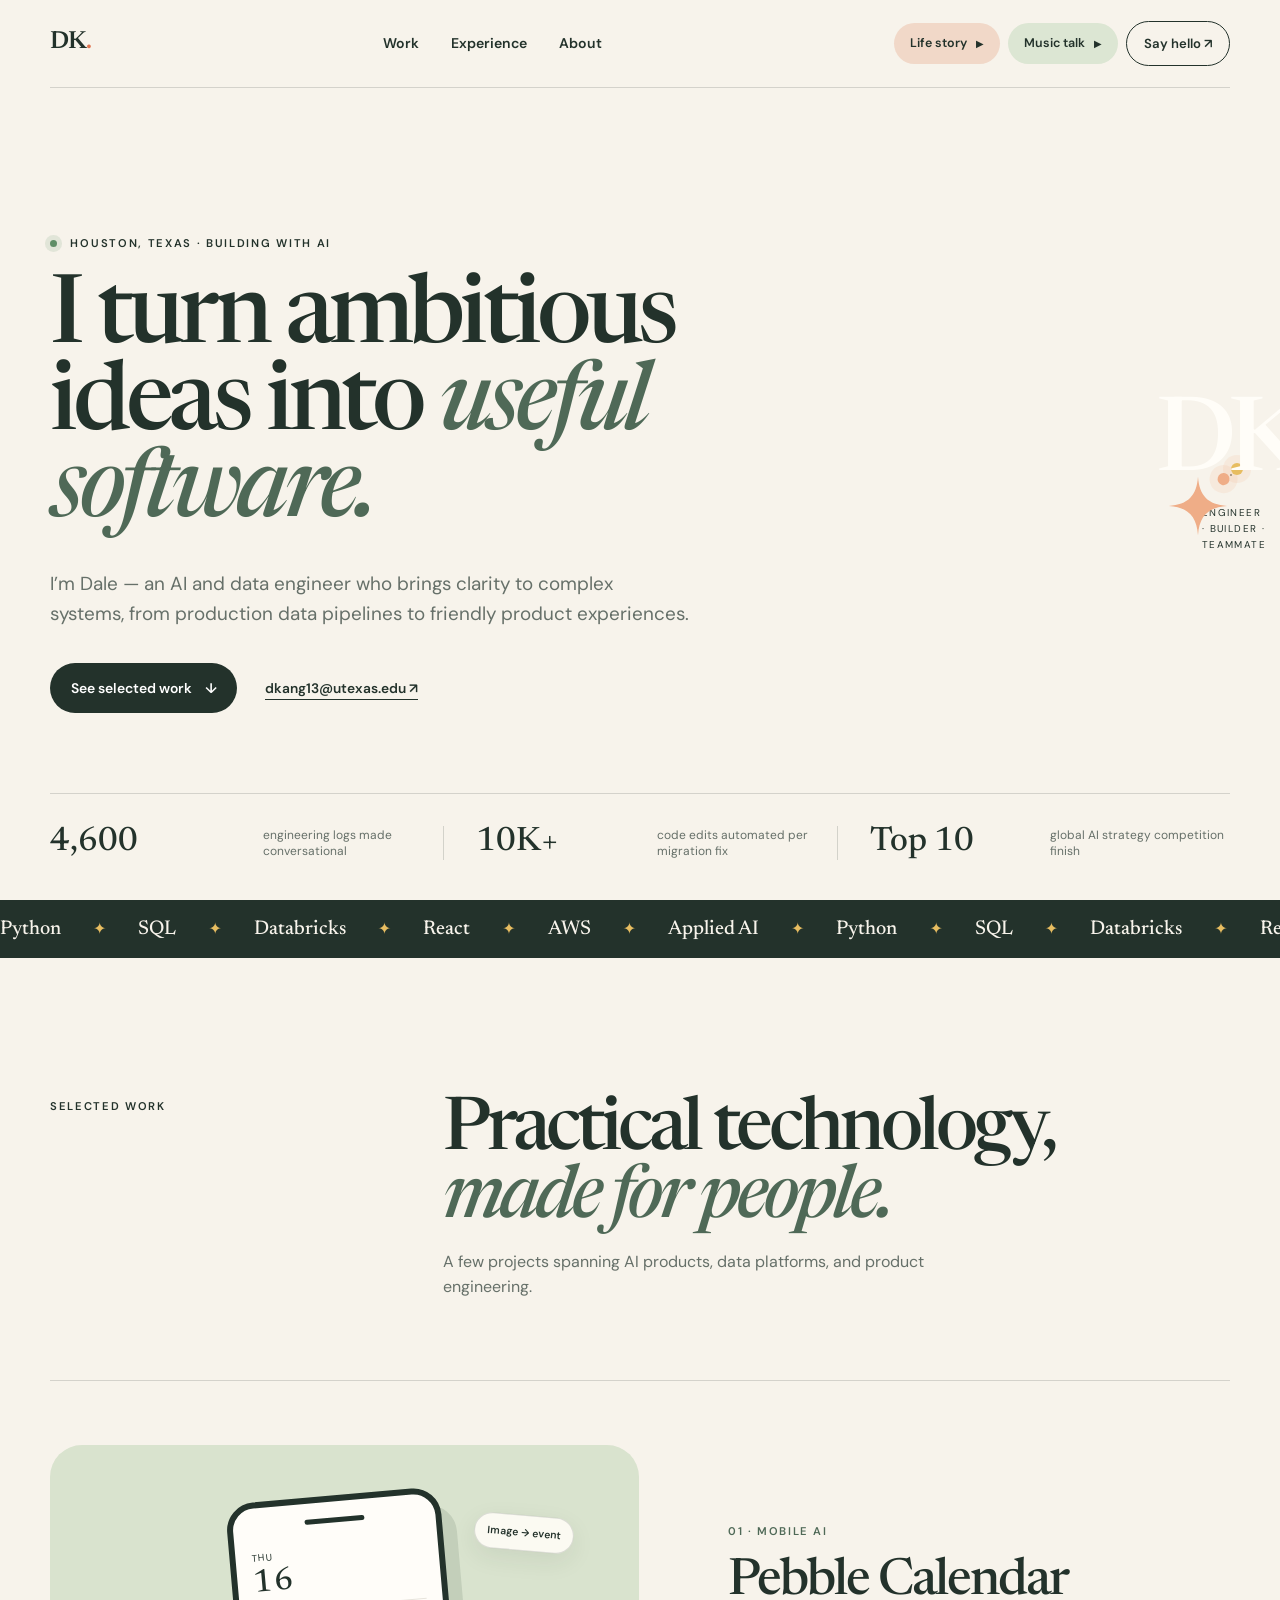
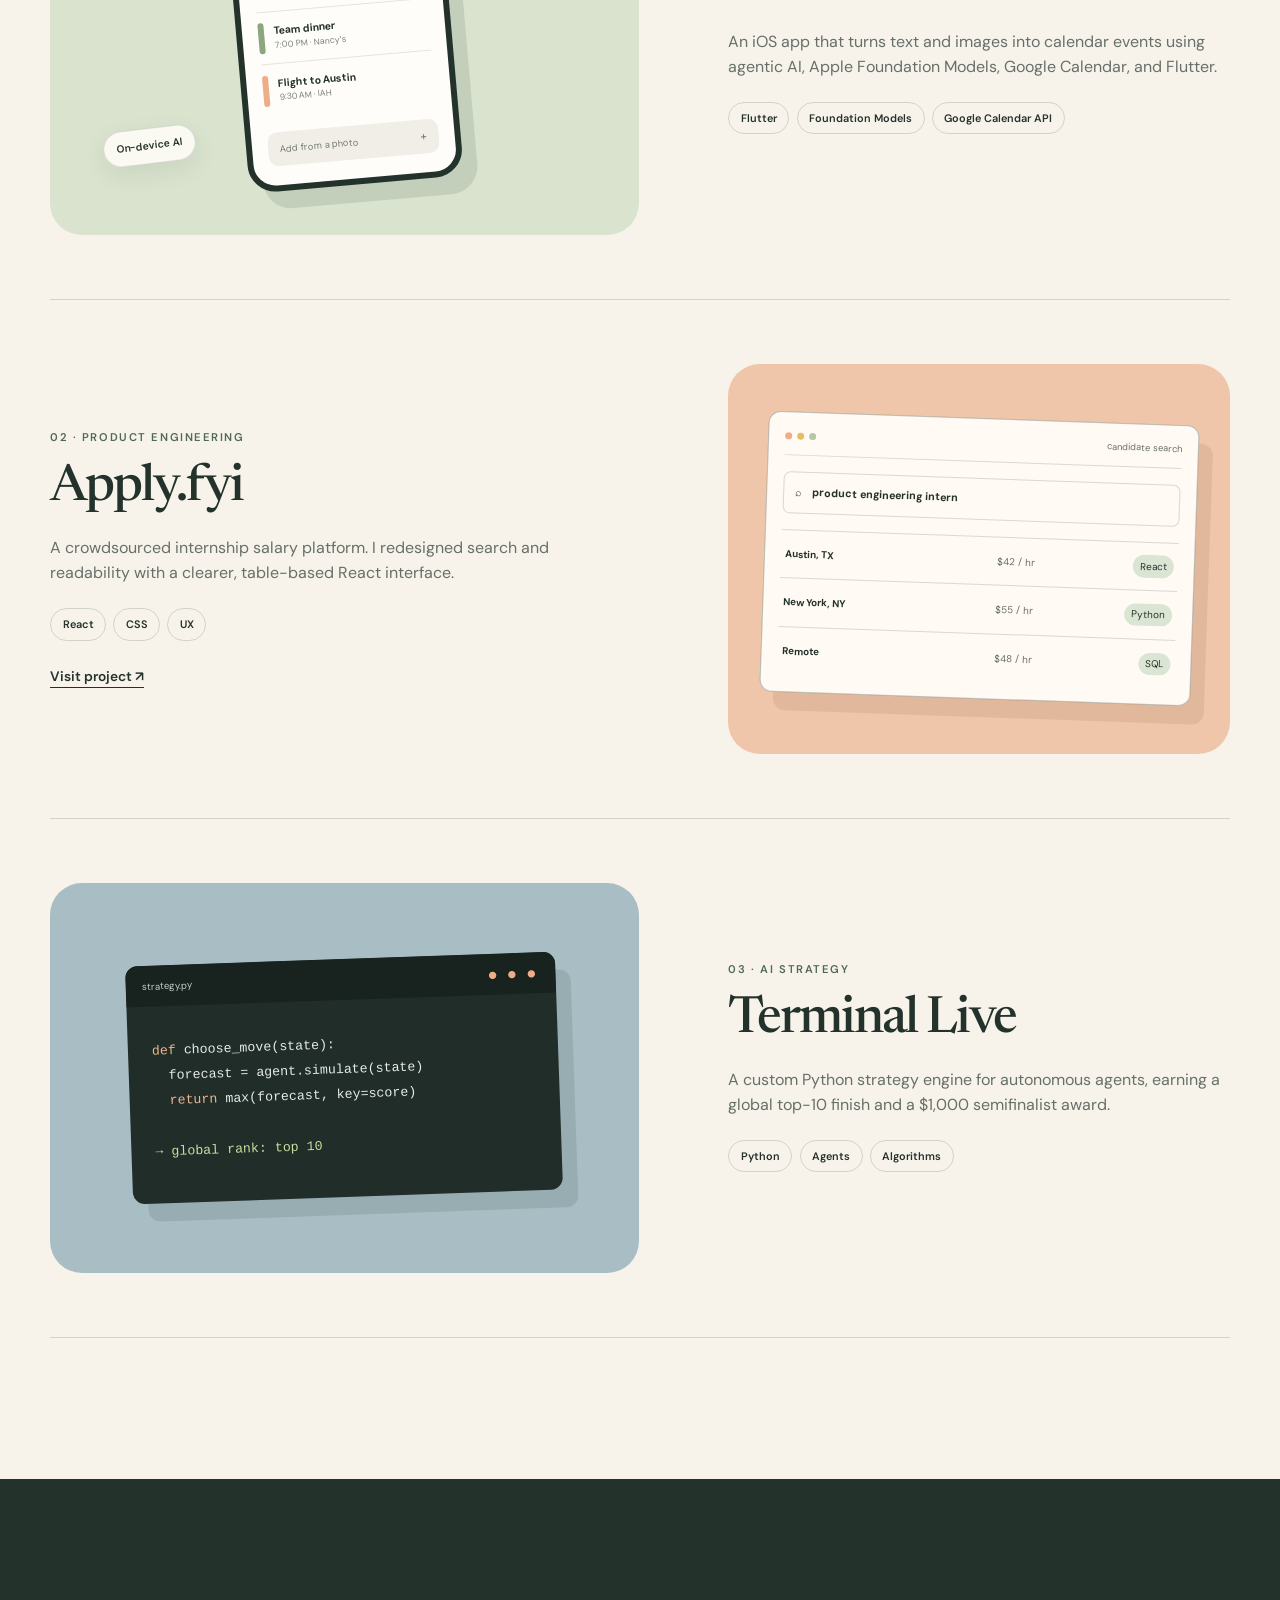
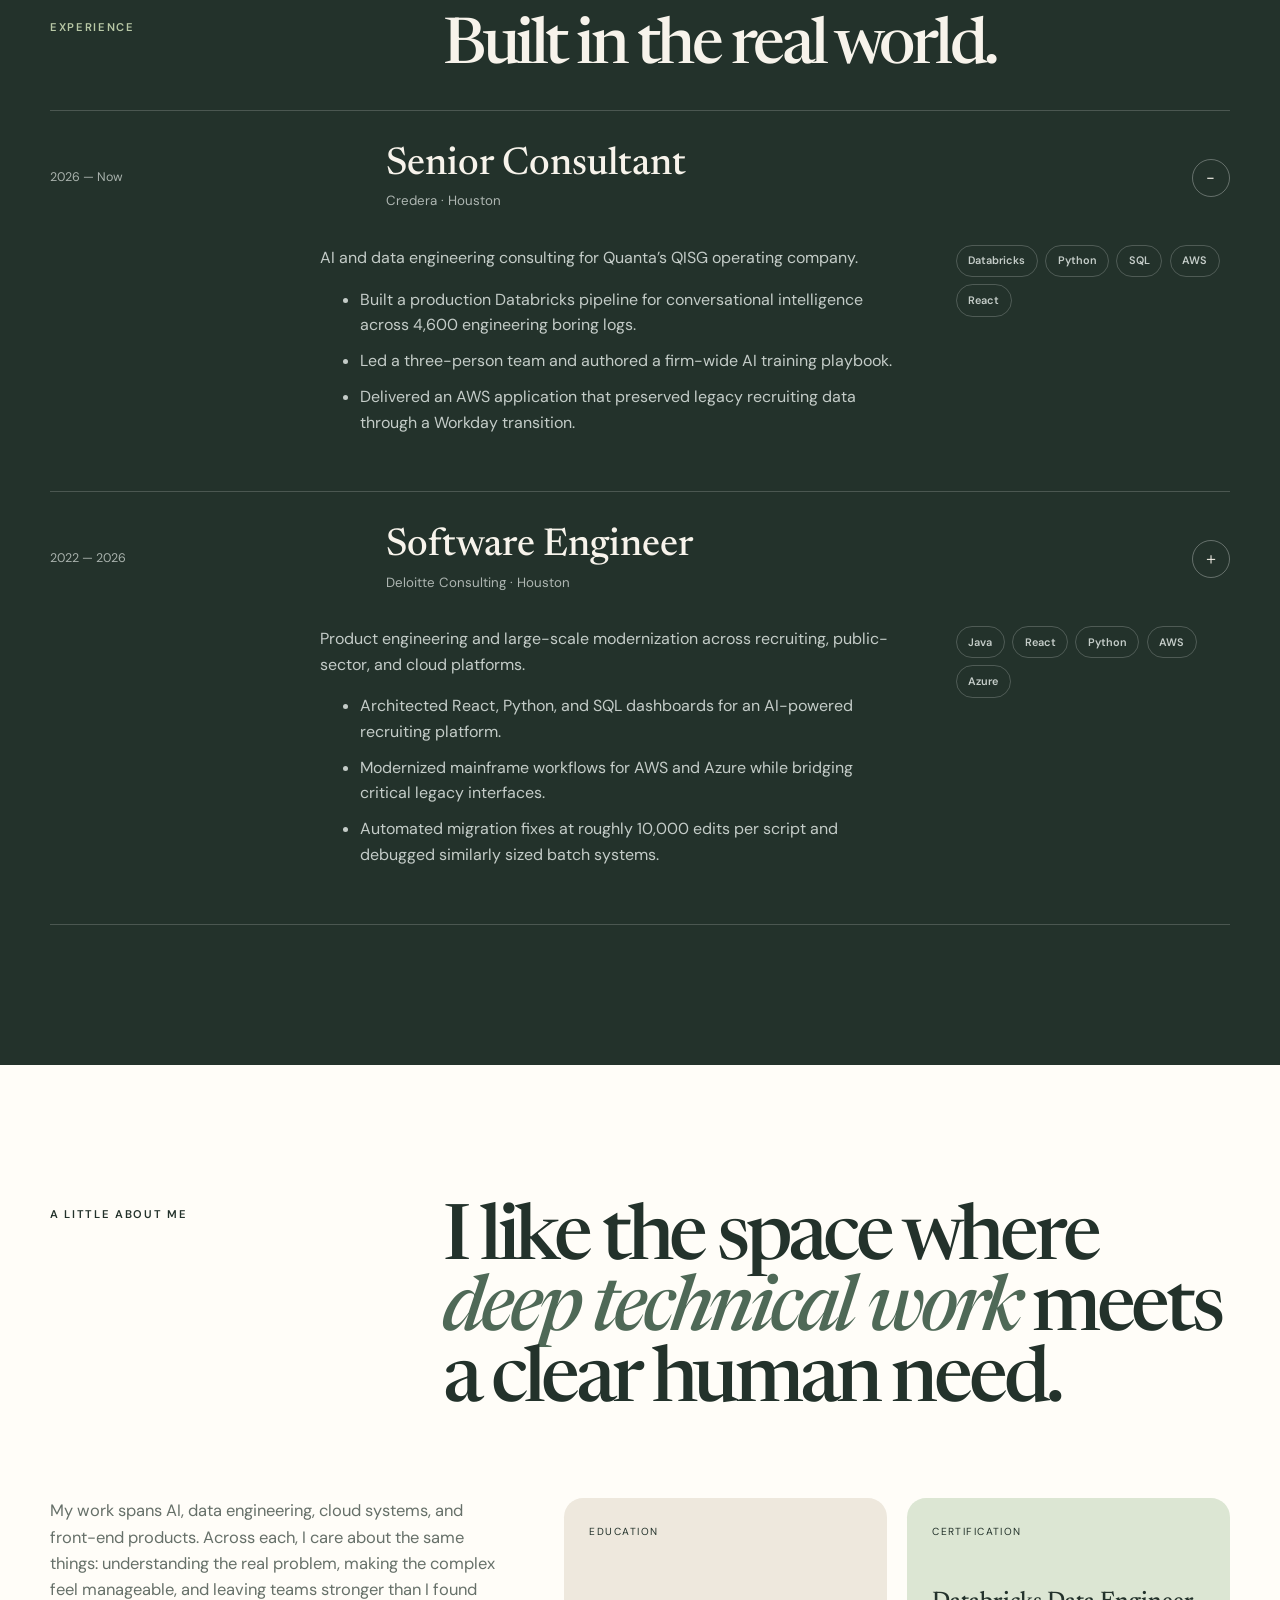
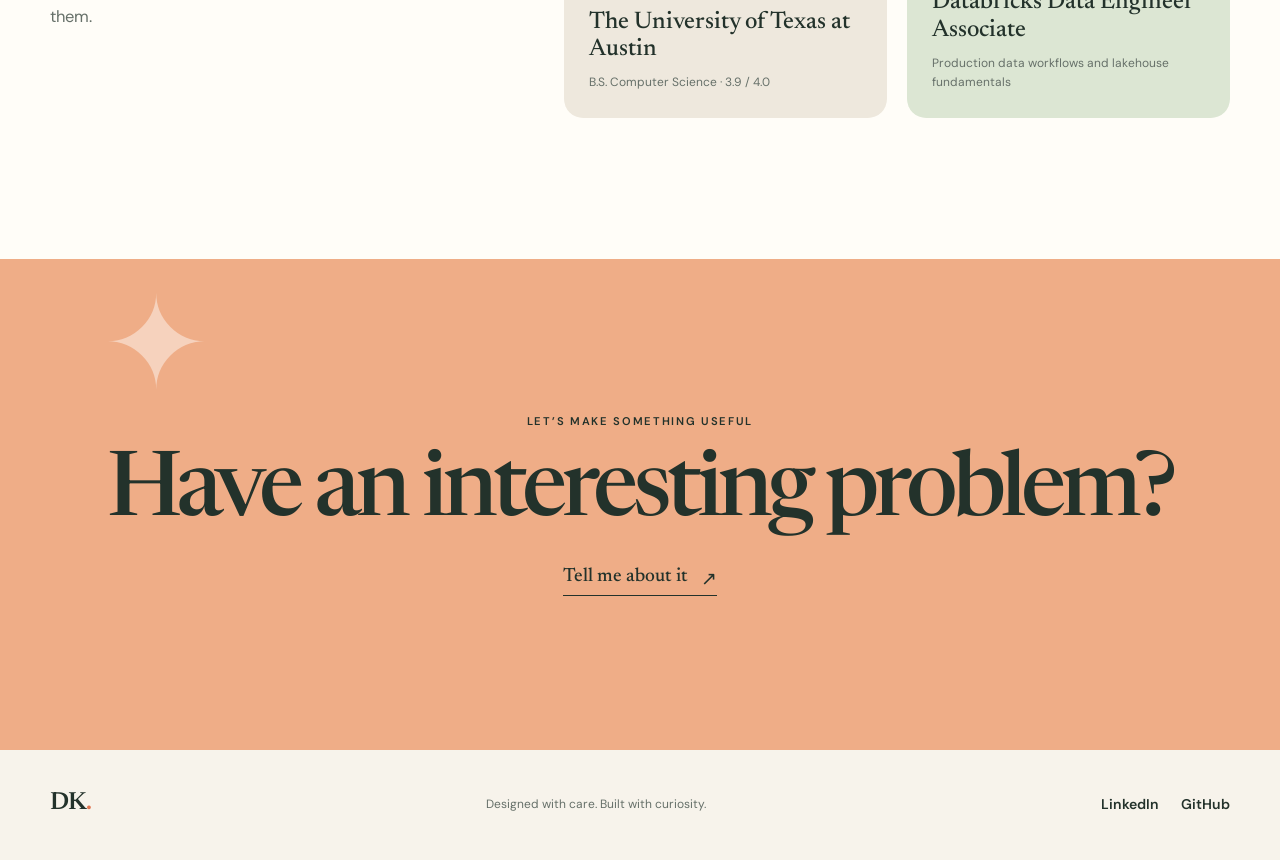
==== commit 7ff37a3a: "life story presentation" ====
--- a/index.html
+++ b/index.html
@@ -36,6 +36,7 @@
         <a href="#about">About</a>
       </nav>
       <div class="header-actions">
+        <a class="nav-talk nav-story" href="life-story.html">Life story <span aria-hidden="true">▶</span></a>
         <a class="nav-talk" href="classical-music.html">Music talk <span aria-hidden="true">▶</span></a>
         <a class="nav-cta" href="mailto:dkang13@utexas.edu">Say hello <span aria-hidden="true">↗</span></a>
       </div>
--- a/styles.css
+++ b/styles.css
@@ -51,6 +51,8 @@
 .nav-talk { padding: .68rem 1rem; border-radius: 99px; color: var(--ink); background: #dce6d3; font-size: .78rem; font-weight: 600; text-decoration: none; transition: .2s ease; }
 .nav-talk:hover { background: var(--sage); transform: translateY(-1px); }
 .nav-talk span { margin-left: .35rem; font-size: .62rem; }
+.nav-story { background: #f1d8c8; }
+.nav-story:hover { background: var(--peach); }
 
 .hero {
   width: min(1180px, calc(100% - 48px));
@@ -217,6 +219,7 @@
 @media (max-width: 520px) {
   .nav-cta { padding: .55rem .8rem; }
   .nav-talk { padding: .55rem .72rem; }
+  .nav-talk span { display: none; }
   .nav-cta { display: none; }
   .hero-actions { align-items: flex-start; flex-direction: column; }
   .section, .experience-section, .about-section { padding-left: 18px; padding-right: 18px; }
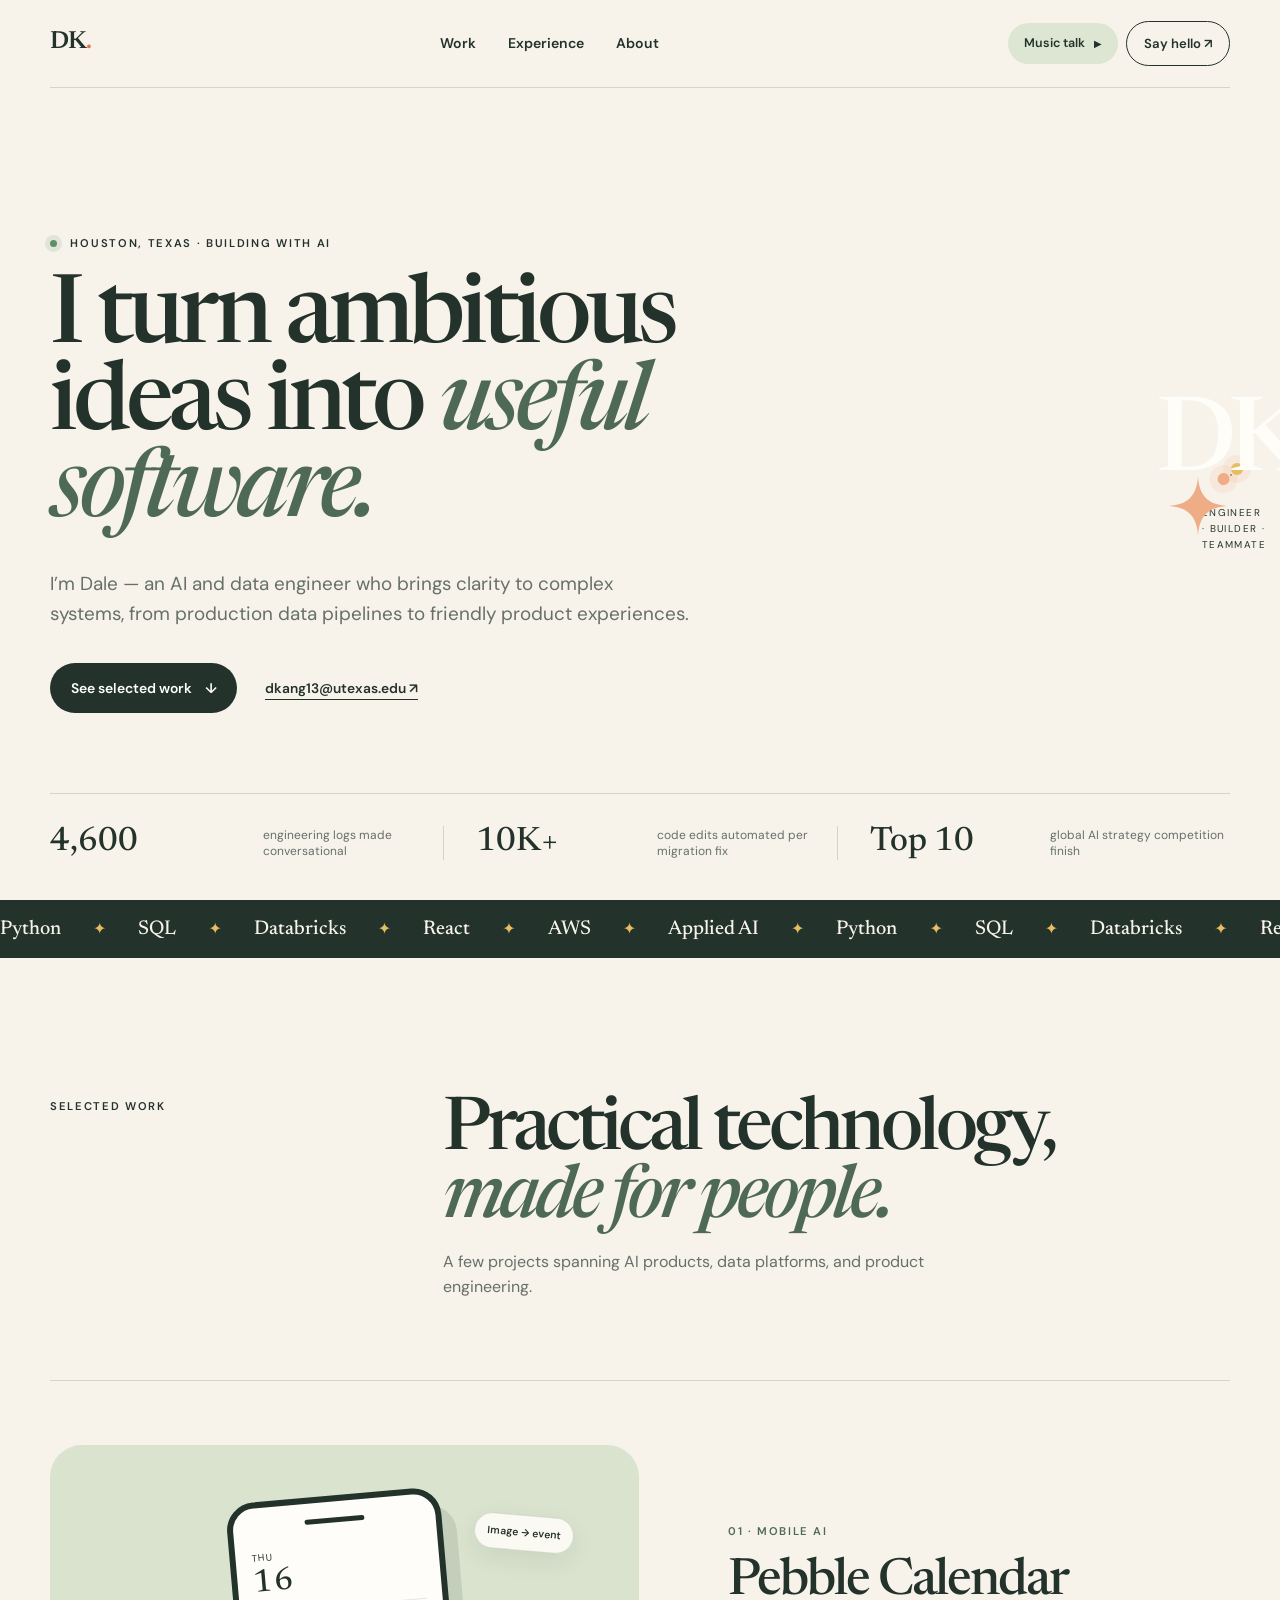
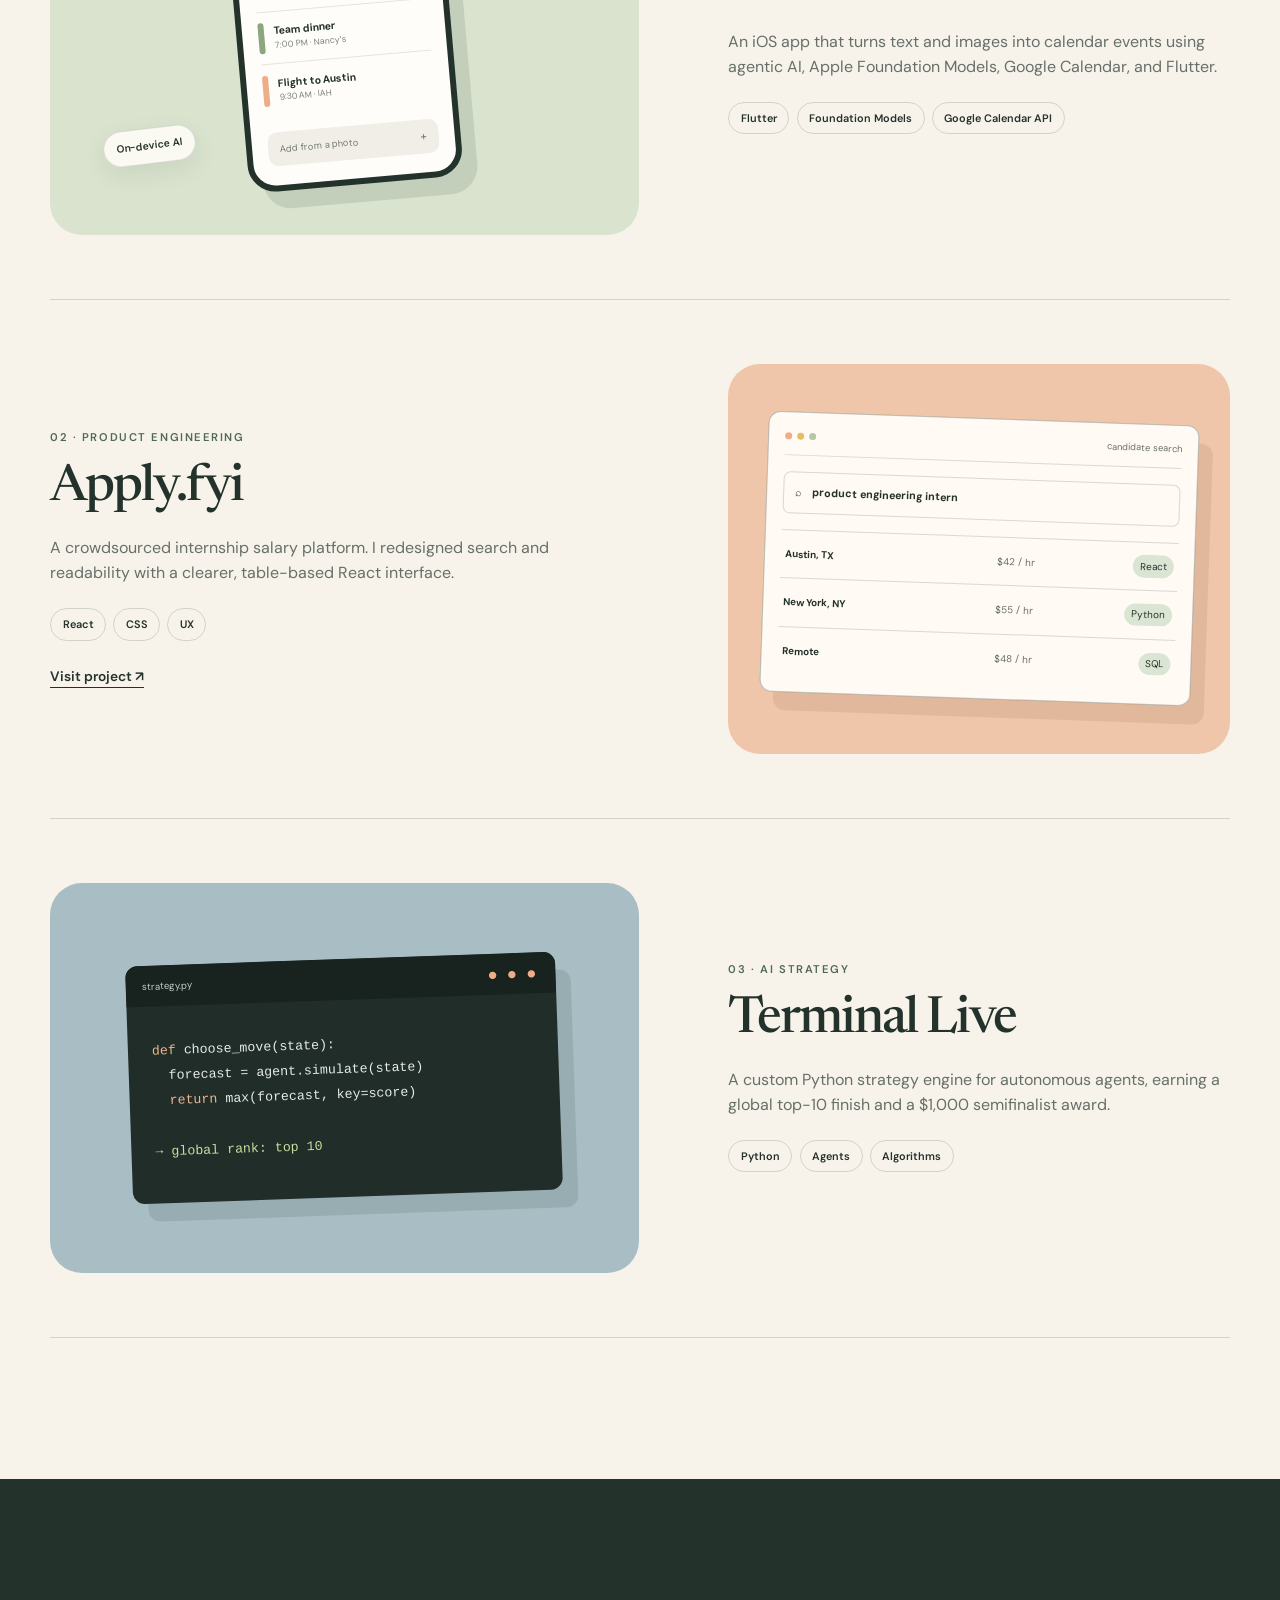
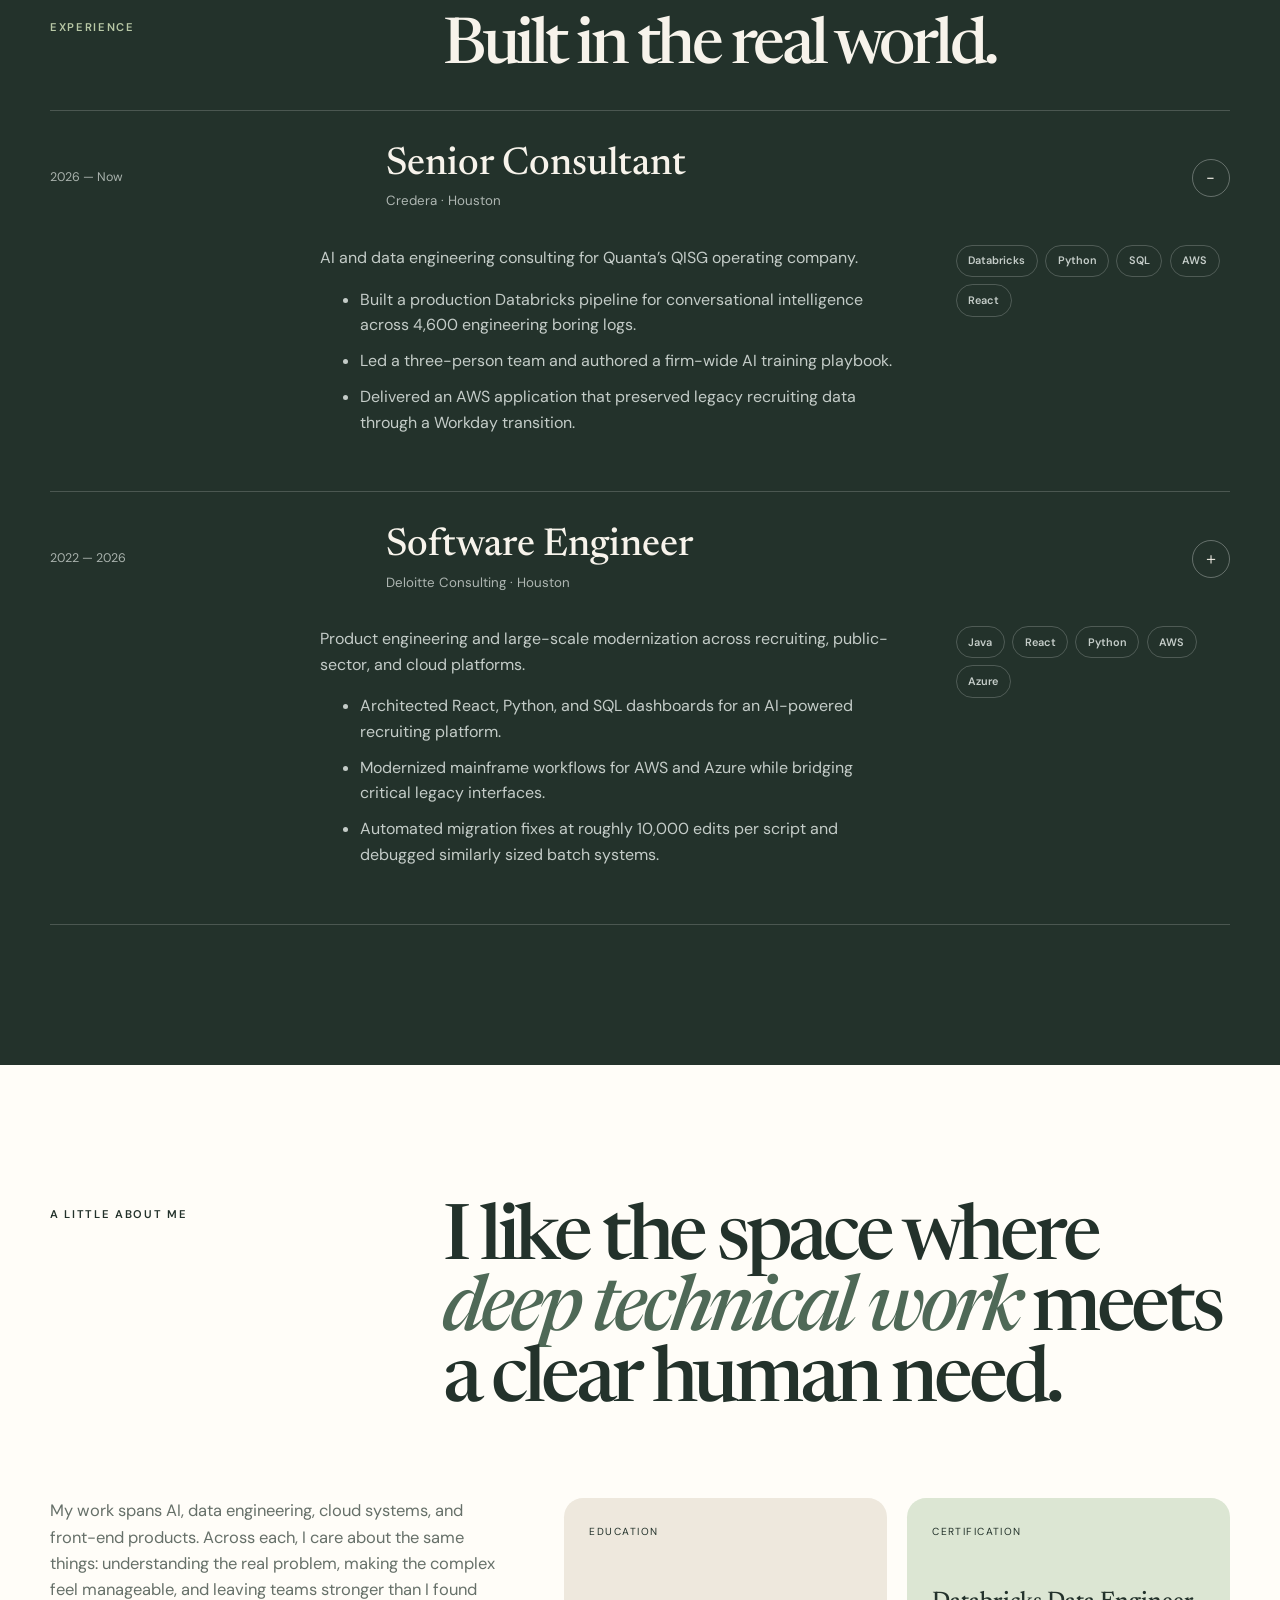
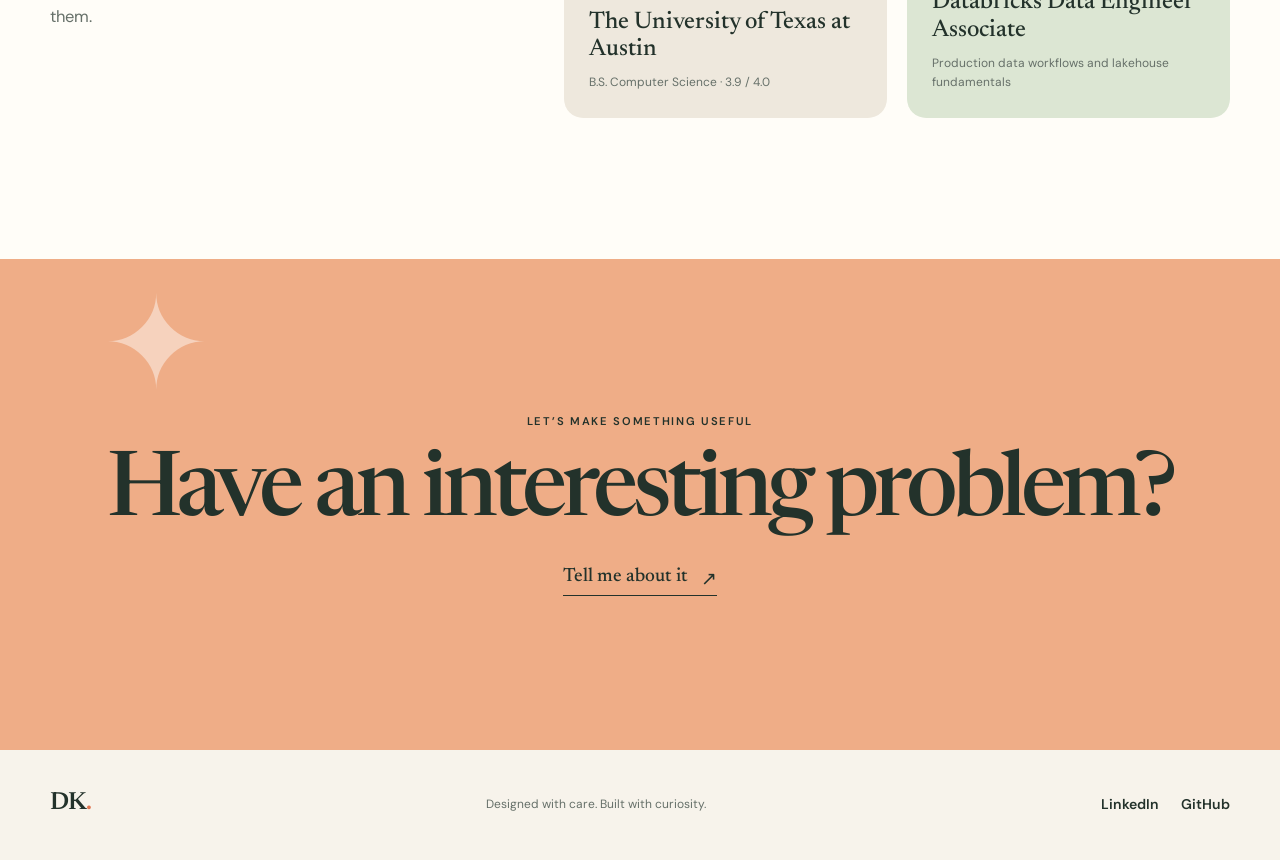
==== commit bca28d8f: "more changes" ====
--- a/index.html
+++ b/index.html
@@ -36,7 +36,6 @@
         <a href="#about">About</a>
       </nav>
       <div class="header-actions">
-        <a class="nav-talk nav-story" href="life-story.html">Life story <span aria-hidden="true">▶</span></a>
         <a class="nav-talk" href="classical-music.html">Music talk <span aria-hidden="true">▶</span></a>
         <a class="nav-cta" href="mailto:dkang13@utexas.edu">Say hello <span aria-hidden="true">↗</span></a>
       </div>
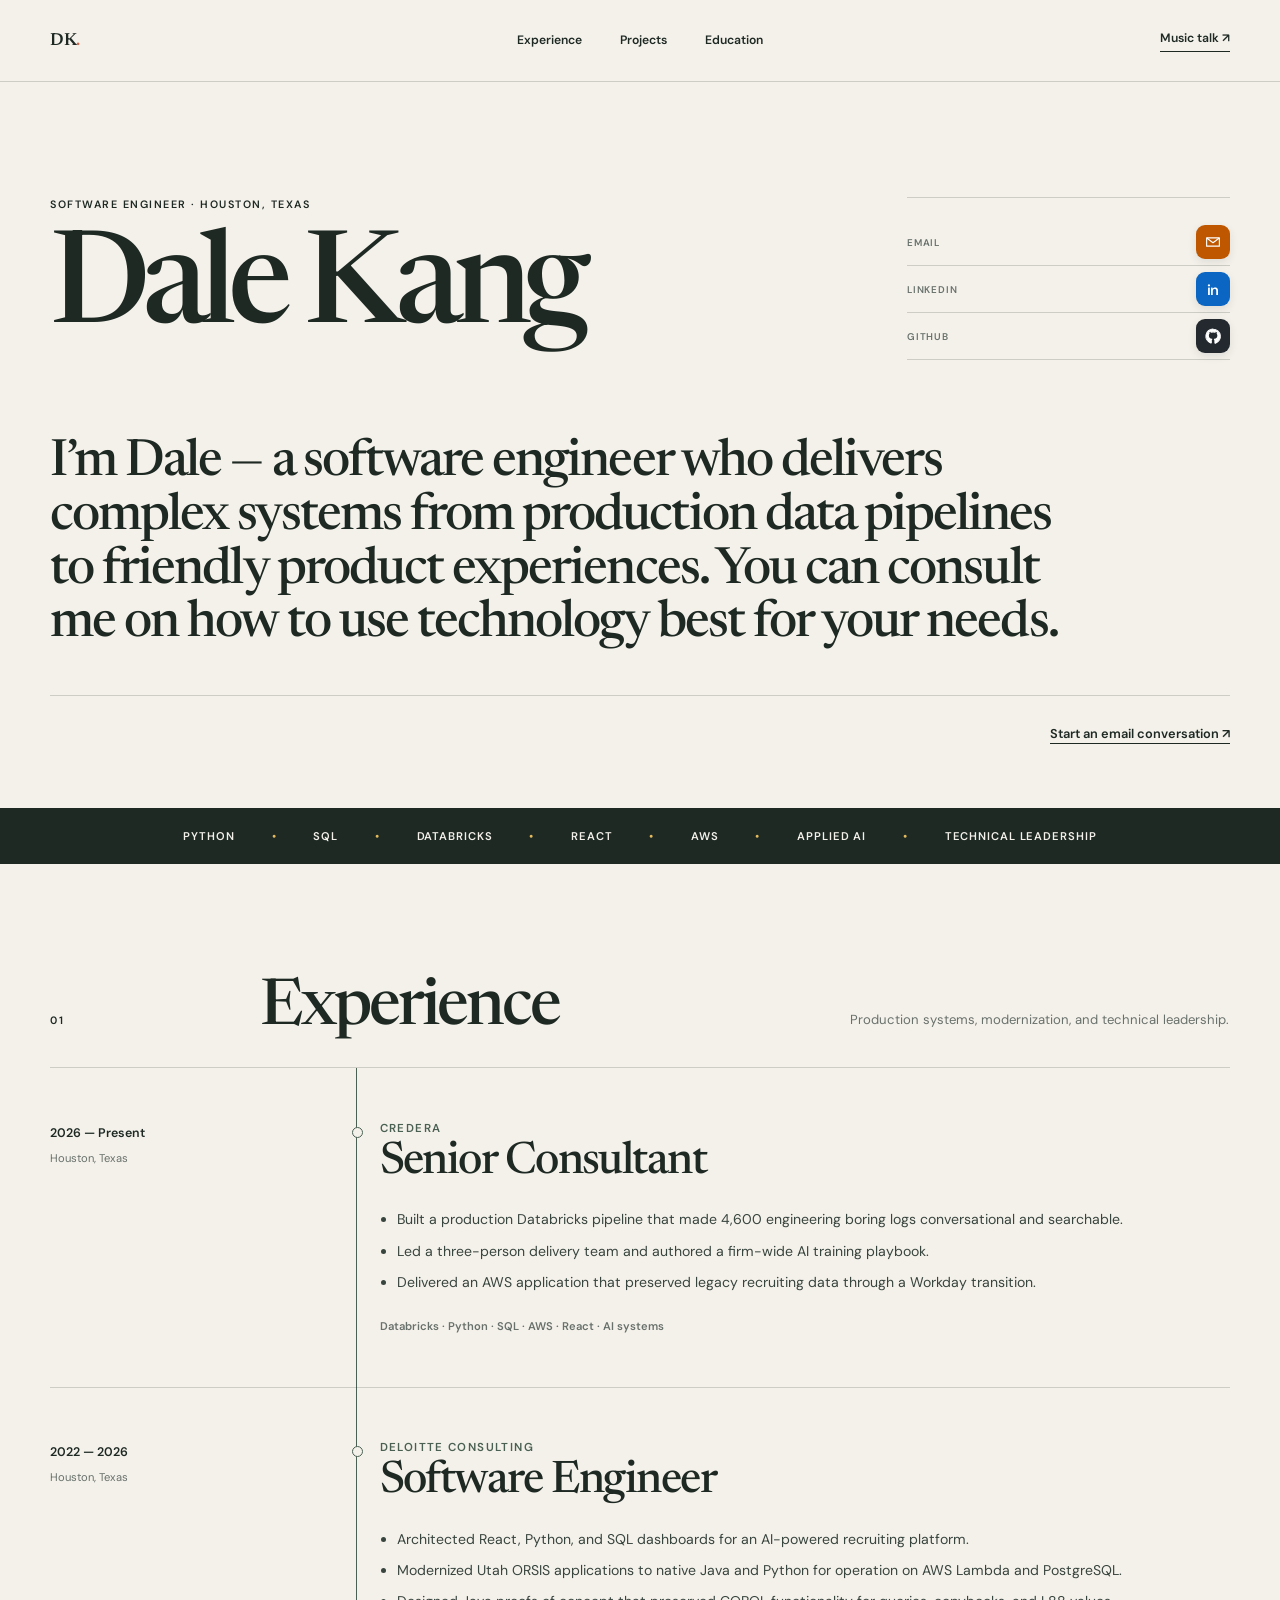
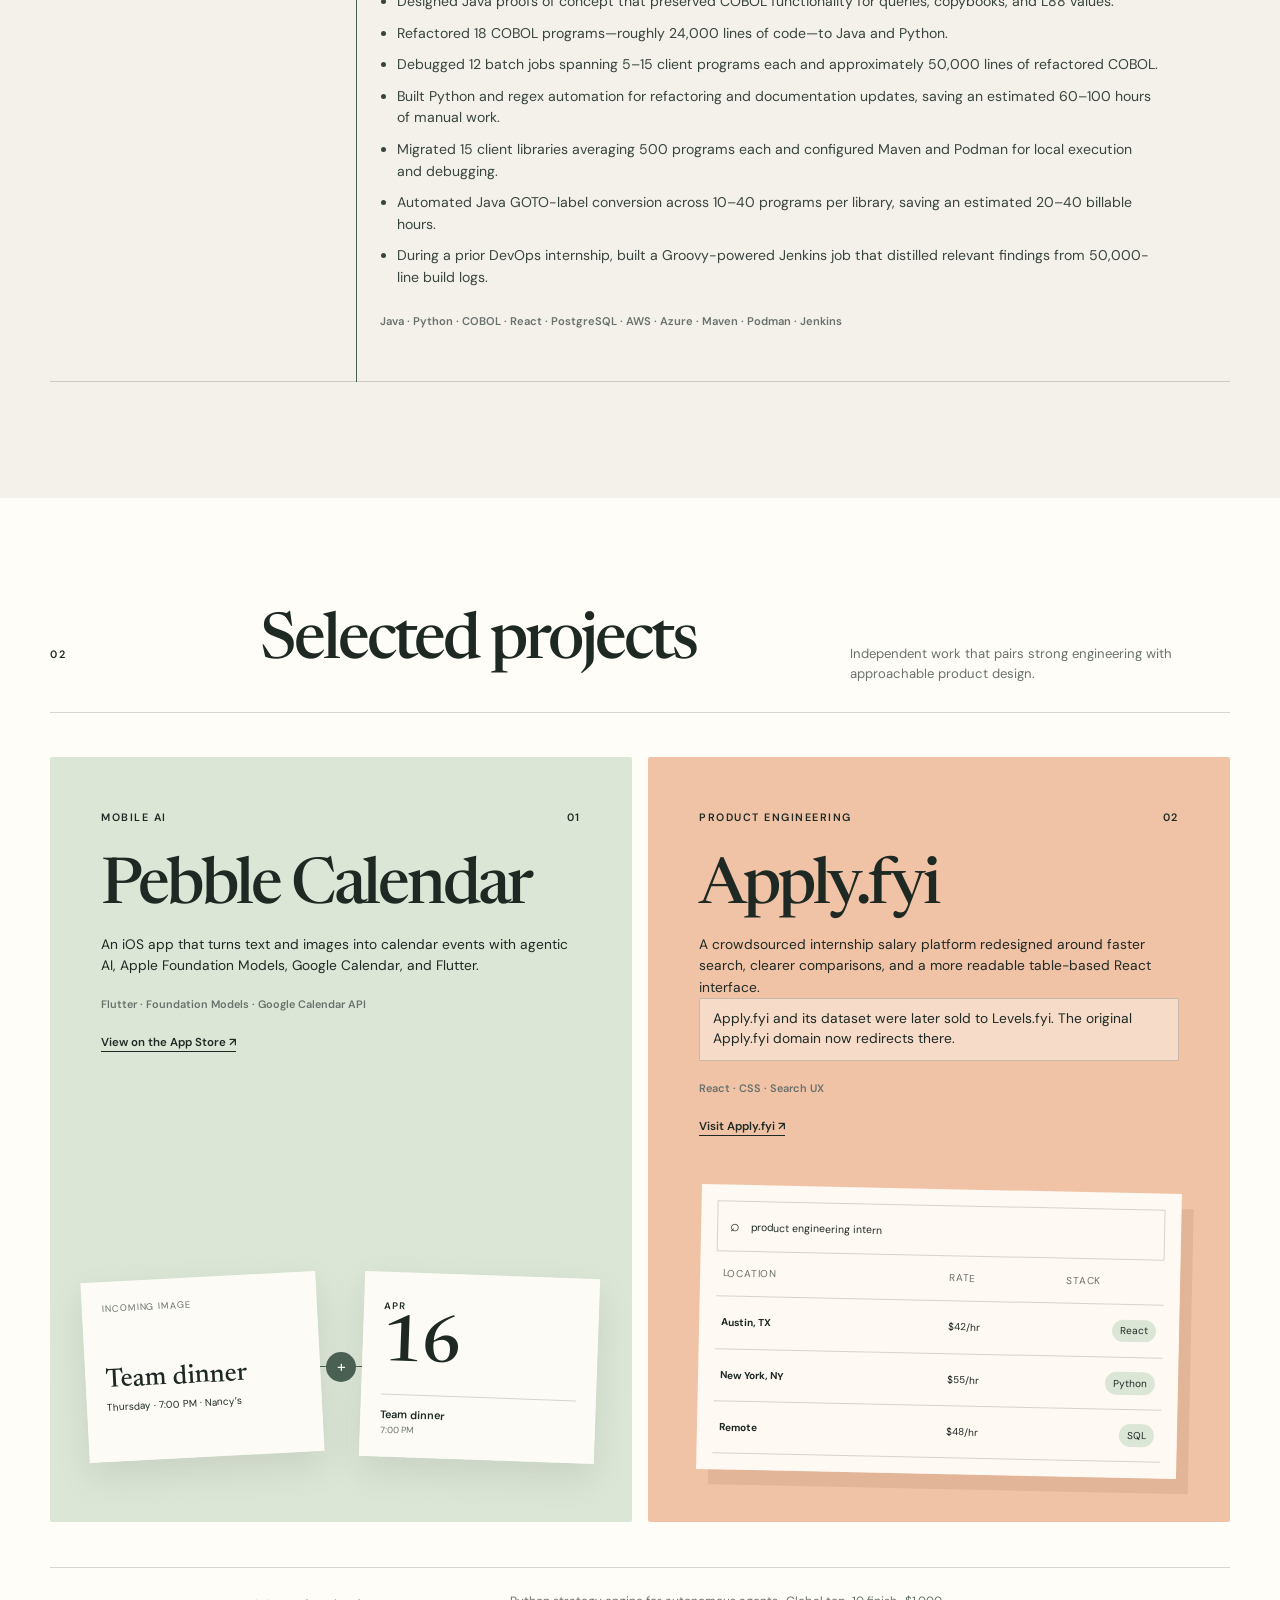
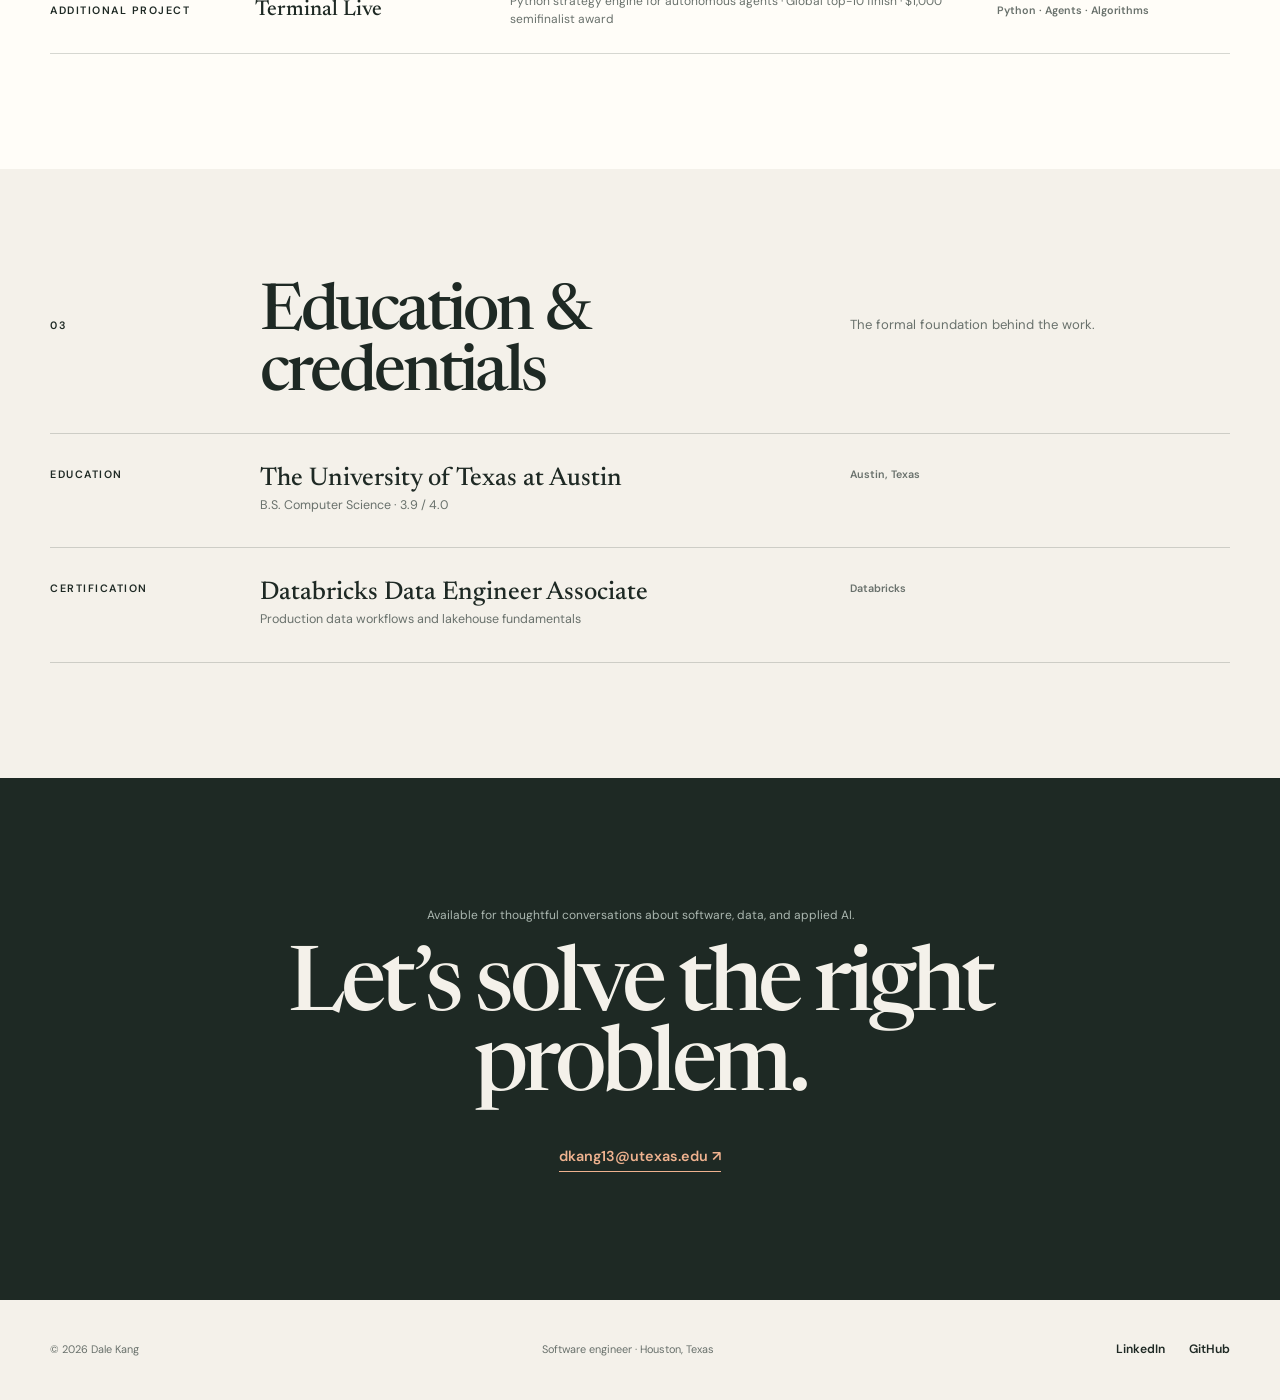
==== commit f35497ca: "updates to music talk and personal website" ====
--- a/index.html
+++ b/index.html
@@ -3,25 +3,16 @@
   <head>
     <meta charset="UTF-8" />
     <meta name="viewport" content="width=device-width, initial-scale=1.0" />
-    <meta
-      name="description"
-      content="Dale Kang is an AI and data engineer building thoughtful software, reliable systems, and useful AI products."
-    />
-    <meta name="theme-color" content="#f7f3eb" />
-    <meta property="og:title" content="Dale Kang — AI & Data Engineer" />
-    <meta
-      property="og:description"
-      content="Selected work, experience, and projects from Dale Kang."
-    />
+    <meta name="description" content="Dale Kang is a software engineer delivering complex systems, from production data pipelines to friendly product experiences." />
+    <meta name="theme-color" content="#f4f1ea" />
+    <meta property="og:title" content="Dale Kang — Software Engineer" />
+    <meta property="og:description" content="Experience, selected projects, and contact information for software engineer Dale Kang." />
     <meta property="og:type" content="website" />
-    <title>Dale Kang — AI & Data Engineer</title>
+    <title>Dale Kang — Software Engineer</title>
     <link rel="icon" href="favicon.svg" type="image/svg+xml" />
     <link rel="preconnect" href="https://fonts.googleapis.com" />
     <link rel="preconnect" href="https://fonts.gstatic.com" crossorigin />
-    <link
-      href="https://fonts.googleapis.com/css2?family=DM+Sans:wght@400;500;600&family=Newsreader:opsz,wght@6..72,500;6..72,600&display=swap"
-      rel="stylesheet"
-    />
+    <link href="https://fonts.googleapis.com/css2?family=DM+Sans:wght@400;500;600&family=Newsreader:opsz,wght@6..72,500;6..72,600&display=swap" rel="stylesheet" />
     <link rel="stylesheet" href="styles.css" />
     <script src="script.js" defer></script>
   </head>
@@ -31,212 +22,170 @@
     <header class="site-header" data-header>
       <a class="wordmark" href="#top" aria-label="Dale Kang, home">DK<span>.</span></a>
       <nav aria-label="Primary navigation">
-        <a href="#work">Work</a>
         <a href="#experience">Experience</a>
-        <a href="#about">About</a>
+        <a href="#projects">Projects</a>
+        <a href="#education">Education</a>
       </nav>
-      <div class="header-actions">
-        <a class="nav-talk" href="classical-music.html">Music talk <span aria-hidden="true">▶</span></a>
-        <a class="nav-cta" href="mailto:dkang13@utexas.edu">Say hello <span aria-hidden="true">↗</span></a>
-      </div>
+      <a class="header-link" href="classical-music.html">Music talk <span aria-hidden="true">↗</span></a>
     </header>
 
     <main id="main">
-      <section class="hero" id="top">
-        <div class="hero-copy">
-          <p class="eyebrow"><span class="status-dot"></span> Houston, Texas · Building with AI</p>
-          <h1>I turn ambitious ideas into <em>useful software.</em></h1>
-          <p class="hero-intro">
-            I’m Dale — an AI and data engineer who brings clarity to complex systems,
-            from production data pipelines to friendly product experiences.
-          </p>
-          <div class="hero-actions">
-            <a class="button button-primary" href="#work">See selected work <span aria-hidden="true">↓</span></a>
-            <a class="text-link" href="mailto:dkang13@utexas.edu">dkang13@utexas.edu <span aria-hidden="true">↗</span></a>
+      <section class="resume-hero" id="top">
+        <div class="hero-heading">
+          <p class="kicker">Software engineer · Houston, Texas</p>
+          <h1>Dale Kang</h1>
+        </div>
+
+        <div class="contact-list" aria-label="Contact information">
+          <div class="contact-item">
+            <span class="contact-label">Email</span>
+            <a class="contact-icon-button contact-email" href="mailto:dkang13@utexas.edu" aria-label="Send Dale an email">
+              <svg viewBox="0 0 24 24" aria-hidden="true"><path d="M3.5 6.5h17v11h-17z"/><path d="m4 7 8 6 8-6"/></svg>
+            </a>
+          </div>
+          <div class="contact-item">
+            <span class="contact-label">LinkedIn</span>
+            <a class="contact-icon-button contact-linkedin contact-logo-type" href="https://www.linkedin.com/in/dale-kang-77a253178" target="_blank" rel="noreferrer" aria-label="View Dale's LinkedIn profile">in</a>
+          </div>
+          <div class="contact-item">
+            <span class="contact-label">GitHub</span>
+            <a class="contact-icon-button contact-github" href="https://github.com/dmkang13" target="_blank" rel="noreferrer" aria-label="View Dale's GitHub projects">
+              <svg viewBox="0 0 24 24" aria-hidden="true"><path d="M12 2.7a9.5 9.5 0 0 0-3 18.5c.5.1.7-.2.7-.5v-1.8c-2.8.6-3.4-1.2-3.4-1.2-.5-1.2-1.1-1.5-1.1-1.5-.9-.6.1-.6.1-.6 1 0 1.6 1.1 1.6 1.1.9 1.6 2.4 1.1 2.9.9.1-.7.4-1.1.6-1.3-2.3-.3-4.7-1.1-4.7-5.1 0-1.1.4-2 1-2.7-.1-.3-.4-1.3.1-2.7 0 0 .8-.3 2.8 1a9.6 9.6 0 0 1 5.1 0c2-1.3 2.8-1 2.8-1 .5 1.4.2 2.4.1 2.7.6.7 1 1.6 1 2.7 0 4-2.4 4.8-4.7 5.1.4.3.7 1 .7 1.9v2.8c0 .4.2.6.7.5a9.5 9.5 0 0 0-3.1-18.5Z"/></svg>
+            </a>
           </div>
         </div>
 
-        <div class="hero-art" aria-hidden="true">
-          <div class="orbit orbit-large"><span></span></div>
-          <div class="orbit orbit-small"><span></span></div>
-          <div class="portrait-mark">
-            <span class="portrait-initials">DK</span>
-            <span class="portrait-label">Engineer · Builder · Teammate</span>
-          </div>
-          <svg class="spark" viewBox="0 0 90 90" role="presentation">
-            <path d="M45 4c2 27 14 39 41 41-27 2-39 14-41 41-2-27-14-39-41-41 27-2 39-14 41-41Z" />
-          </svg>
-        </div>
+        <p class="hero-statement">
+          I’m Dale — a software engineer who delivers complex systems from production data
+          pipelines to friendly product experiences. You can consult me on how to use technology
+          best for your needs.
+        </p>
 
-        <div class="hero-notes" aria-label="Career highlights">
-          <div><strong>4,600</strong><span>engineering logs made conversational</span></div>
-          <div><strong>10K+</strong><span>code edits automated per migration fix</span></div>
-          <div><strong>Top 10</strong><span>global AI strategy competition finish</span></div>
+        <div class="hero-summary">
+          <a class="resume-link" href="mailto:dkang13@utexas.edu">Start an email conversation <span aria-hidden="true">↗</span></a>
         </div>
       </section>
 
-      <section class="ticker" aria-label="Technical skills">
-        <div class="ticker-track">
-          <span>Python</span><i>✦</i><span>SQL</span><i>✦</i><span>Databricks</span><i>✦</i><span>React</span><i>✦</i><span>AWS</span><i>✦</i><span>Applied AI</span><i>✦</i>
-          <span aria-hidden="true">Python</span><i aria-hidden="true">✦</i><span aria-hidden="true">SQL</span><i aria-hidden="true">✦</i><span aria-hidden="true">Databricks</span><i aria-hidden="true">✦</i><span aria-hidden="true">React</span><i aria-hidden="true">✦</i><span aria-hidden="true">AWS</span><i aria-hidden="true">✦</i><span aria-hidden="true">Applied AI</span><i aria-hidden="true">✦</i>
-        </div>
+      <section class="resume-strip" aria-label="Core capabilities">
+        <span>Python</span><span>SQL</span><span>Databricks</span><span>React</span><span>AWS</span><span>Applied AI</span><span>Technical leadership</span>
       </section>
 
-      <section class="section" id="work">
-        <div class="section-heading">
-          <p class="eyebrow">Selected work</p>
-          <h2>Practical technology,<br /><em>made for people.</em></h2>
-          <p>A few projects spanning AI products, data platforms, and product engineering.</p>
-        </div>
+      <section class="resume-section experience-section" id="experience">
+        <header class="section-label">
+          <p>01</p>
+          <h2>Experience</h2>
+          <p>Production systems, modernization, and technical leadership.</p>
+        </header>
 
-        <div class="project-list">
-          <article class="project project-featured">
-            <div class="project-visual visual-pebble">
-              <div class="phone">
-                <div class="phone-bar"></div>
-                <div class="phone-date">THU <strong>16</strong></div>
-                <div class="phone-event"><span></span><p><strong>Team dinner</strong><small>7:00 PM · Nancy’s</small></p></div>
-                <div class="phone-event peach"><span></span><p><strong>Flight to Austin</strong><small>9:30 AM · IAH</small></p></div>
-                <div class="phone-input">Add from a photo <b>＋</b></div>
-              </div>
-              <span class="visual-chip chip-one">Image → event</span>
-              <span class="visual-chip chip-two">On-device AI</span>
-            </div>
-            <div class="project-copy">
-              <p class="project-number">01 · Mobile AI</p>
-              <h3>Pebble Calendar</h3>
-              <p>
-                An iOS app that turns text and images into calendar events using agentic AI,
-                Apple Foundation Models, Google Calendar, and Flutter.
-              </p>
-              <div class="tags"><span>Flutter</span><span>Foundation Models</span><span>Google Calendar API</span></div>
+        <div class="timeline" data-timeline>
+          <div class="timeline-line" aria-hidden="true"><span></span></div>
+          <article class="role timeline-item">
+            <div class="role-meta"><time>2026 — Present</time><p>Houston, Texas</p></div>
+            <div class="role-body">
+              <p class="company">Credera</p>
+              <h3>Senior Consultant</h3>
+              <ul>
+                <li>Built a production Databricks pipeline that made 4,600 engineering boring logs conversational and searchable.</li>
+                <li>Led a three-person delivery team and authored a firm-wide AI training playbook.</li>
+                <li>Delivered an AWS application that preserved legacy recruiting data through a Workday transition.</li>
+              </ul>
+              <p class="role-skills">Databricks · Python · SQL · AWS · React · AI systems</p>
             </div>
           </article>
 
-          <article class="project">
-            <div class="project-visual visual-data">
-              <div class="data-window">
-                <div class="window-top"><i></i><i></i><i></i><span>candidate search</span></div>
-                <div class="search-row"><span>⌕</span><b>product engineering intern</b></div>
-                <div class="data-row"><strong>Austin, TX</strong><span>$42 / hr</span><i>React</i></div>
-                <div class="data-row"><strong>New York, NY</strong><span>$55 / hr</span><i>Python</i></div>
-                <div class="data-row"><strong>Remote</strong><span>$48 / hr</span><i>SQL</i></div>
-              </div>
-            </div>
-            <div class="project-copy">
-              <p class="project-number">02 · Product engineering</p>
-              <h3>Apply.fyi</h3>
-              <p>
-                A crowdsourced internship salary platform. I redesigned search and readability
-                with a clearer, table-based React interface.
-              </p>
-              <div class="tags"><span>React</span><span>CSS</span><span>UX</span></div>
-              <a class="text-link" href="https://apply.fyi" target="_blank" rel="noreferrer">Visit project <span aria-hidden="true">↗</span></a>
-            </div>
-          </article>
-
-          <article class="project">
-            <div class="project-visual visual-terminal">
-              <div class="terminal-card">
-                <div class="terminal-head"><span>strategy.py</span><span>● ● ●</span></div>
-                <code><i>def</i> choose_move(state):<br />&nbsp;&nbsp;forecast = agent.simulate(state)<br />&nbsp;&nbsp;<i>return</i> max(forecast, key=score)<br /><br /><b>→ global rank: top 10</b></code>
-              </div>
-            </div>
-            <div class="project-copy">
-              <p class="project-number">03 · AI strategy</p>
-              <h3>Terminal Live</h3>
-              <p>
-                A custom Python strategy engine for autonomous agents, earning a global top-10
-                finish and a $1,000 semifinalist award.
-              </p>
-              <div class="tags"><span>Python</span><span>Agents</span><span>Algorithms</span></div>
+          <article class="role timeline-item">
+            <div class="role-meta"><time>2022 — 2026</time><p>Houston, Texas</p></div>
+            <div class="role-body">
+              <p class="company">Deloitte Consulting</p>
+              <h3>Software Engineer</h3>
+              <ul>
+                <li>Architected React, Python, and SQL dashboards for an AI-powered recruiting platform.</li>
+                <li>Modernized Utah ORSIS applications to native Java and Python for operation on AWS Lambda and PostgreSQL.</li>
+                <li>Designed Java proofs of concept that preserved COBOL functionality for queries, copybooks, and L88 values.</li>
+                <li>Refactored 18 COBOL programs—roughly 24,000 lines of code—to Java and Python.</li>
+                <li>Debugged 12 batch jobs spanning 5–15 client programs each and approximately 50,000 lines of refactored COBOL.</li>
+                <li>Built Python and regex automation for refactoring and documentation updates, saving an estimated 60–100 hours of manual work.</li>
+                <li>Migrated 15 client libraries averaging 500 programs each and configured Maven and Podman for local execution and debugging.</li>
+                <li>Automated Java GOTO-label conversion across 10–40 programs per library, saving an estimated 20–40 billable hours.</li>
+                <li>During a prior DevOps internship, built a Groovy-powered Jenkins job that distilled relevant findings from 50,000-line build logs.</li>
+              </ul>
+              <p class="role-skills">Java · Python · COBOL · React · PostgreSQL · AWS · Azure · Maven · Podman · Jenkins</p>
             </div>
           </article>
         </div>
       </section>
 
-      <section class="experience-section" id="experience">
-        <div class="section-heading compact">
-          <p class="eyebrow">Experience</p>
-          <h2>Built in the real world.</h2>
-        </div>
+      <section class="resume-section projects-section" id="projects">
+        <header class="section-label">
+          <p>02</p>
+          <h2>Selected projects</h2>
+          <p>Independent work that pairs strong engineering with approachable product design.</p>
+        </header>
 
-        <div class="timeline">
-          <article class="role open">
-            <button class="role-toggle" aria-expanded="true">
-              <span class="role-date">2026 — Now</span>
-              <span class="role-title"><strong>Senior Consultant</strong><small>Credera · Houston</small></span>
-              <span class="role-icon" aria-hidden="true">−</span>
-            </button>
-            <div class="role-details">
-              <div>
-                <p>AI and data engineering consulting for Quanta’s QISG operating company.</p>
-                <ul>
-                  <li>Built a production Databricks pipeline for conversational intelligence across 4,600 engineering boring logs.</li>
-                  <li>Led a three-person team and authored a firm-wide AI training playbook.</li>
-                  <li>Delivered an AWS application that preserved legacy recruiting data through a Workday transition.</li>
-                </ul>
-              </div>
-              <div class="tags"><span>Databricks</span><span>Python</span><span>SQL</span><span>AWS</span><span>React</span></div>
+        <div class="project-grid">
+          <article class="project-card pebble-card">
+            <div class="project-card-copy">
+              <div class="project-topline"><span>Mobile AI</span><span>01</span></div>
+              <h3>Pebble Calendar</h3>
+              <p>An iOS app that turns text and images into calendar events with agentic AI, Apple Foundation Models, Google Calendar, and Flutter.</p>
+              <p class="project-tech">Flutter · Foundation Models · Google Calendar API</p>
+              <a href="https://apps.apple.com/us/app/pebble-calendar-v1/id6778887411" target="_blank" rel="noreferrer">View on the App Store <span aria-hidden="true">↗</span></a>
+            </div>
+            <div class="pebble-demo" aria-label="Illustration of Pebble Calendar converting a photo into an event">
+              <div class="source-note"><span>Incoming image</span><strong>Team dinner</strong><small>Thursday · 7:00 PM · Nancy’s</small></div>
+              <div class="conversion-path" aria-hidden="true"><span>+</span></div>
+              <div class="calendar-result"><span>APR</span><strong>16</strong><p>Team dinner<small>7:00 PM</small></p></div>
             </div>
           </article>
 
-          <article class="role">
-            <button class="role-toggle" aria-expanded="false">
-              <span class="role-date">2022 — 2026</span>
-              <span class="role-title"><strong>Software Engineer</strong><small>Deloitte Consulting · Houston</small></span>
-              <span class="role-icon" aria-hidden="true">＋</span>
-            </button>
-            <div class="role-details" hidden>
-              <div>
-                <p>Product engineering and large-scale modernization across recruiting, public-sector, and cloud platforms.</p>
-                <ul>
-                  <li>Architected React, Python, and SQL dashboards for an AI-powered recruiting platform.</li>
-                  <li>Modernized mainframe workflows for AWS and Azure while bridging critical legacy interfaces.</li>
-                  <li>Automated migration fixes at roughly 10,000 edits per script and debugged similarly sized batch systems.</li>
-                </ul>
-              </div>
-              <div class="tags"><span>Java</span><span>React</span><span>Python</span><span>AWS</span><span>Azure</span></div>
+          <article class="project-card apply-card">
+            <div class="project-card-copy">
+              <div class="project-topline"><span>Product engineering</span><span>02</span></div>
+              <h3>Apply.fyi</h3>
+              <p>A crowdsourced internship salary platform redesigned around faster search, clearer comparisons, and a more readable table-based React interface.</p>
+              <p class="project-note">Apply.fyi and its dataset were later sold to Levels.fyi. The original Apply.fyi domain now redirects there.</p>
+              <p class="project-tech">React · CSS · Search UX</p>
+              <a href="https://apply.fyi" target="_blank" rel="noreferrer">Visit Apply.fyi <span aria-hidden="true">↗</span></a>
+            </div>
+            <div class="salary-table" aria-label="Illustration of internship results in Apply.fyi">
+              <div class="salary-search"><span aria-hidden="true">⌕</span> product engineering intern</div>
+              <div class="salary-row salary-head"><span>Location</span><span>Rate</span><span>Stack</span></div>
+              <div class="salary-row"><strong>Austin, TX</strong><span>$42/hr</span><em>React</em></div>
+              <div class="salary-row"><strong>New York, NY</strong><span>$55/hr</span><em>Python</em></div>
+              <div class="salary-row"><strong>Remote</strong><span>$48/hr</span><em>SQL</em></div>
             </div>
           </article>
         </div>
+
+        <div class="additional-project" aria-label="Additional project">
+          <span>Additional project</span><strong>Terminal Live</strong>
+          <p>Python strategy engine for autonomous agents · Global top-10 finish · $1,000 semifinalist award</p>
+          <span>Python · Agents · Algorithms</span>
+        </div>
       </section>
 
-      <section class="about-section" id="about">
-        <div class="about-statement">
-          <p class="eyebrow">A little about me</p>
-          <h2>I like the space where <em>deep technical work</em> meets a clear human need.</h2>
-        </div>
-        <div class="about-grid">
-          <p>
-            My work spans AI, data engineering, cloud systems, and front-end products. Across each,
-            I care about the same things: understanding the real problem, making the complex feel
-            manageable, and leaving teams stronger than I found them.
-          </p>
-          <div class="education-card">
-            <span class="card-kicker">Education</span>
-            <strong>The University of Texas at Austin</strong>
-            <p>B.S. Computer Science · 3.9 / 4.0</p>
-          </div>
-          <div class="education-card accent-card">
-            <span class="card-kicker">Certification</span>
-            <strong>Databricks Data Engineer Associate</strong>
-            <p>Production data workflows and lakehouse fundamentals</p>
-          </div>
+      <section class="resume-section credentials-section" id="education">
+        <header class="section-label">
+          <p>03</p>
+          <h2>Education &amp; credentials</h2>
+          <p>The formal foundation behind the work.</p>
+        </header>
+        <div class="credential-list">
+          <article><span>Education</span><div><h3>The University of Texas at Austin</h3><p>B.S. Computer Science · 3.9 / 4.0</p></div><span>Austin, Texas</span></article>
+          <article><span>Certification</span><div><h3>Databricks Data Engineer Associate</h3><p>Production data workflows and lakehouse fundamentals</p></div><span>Databricks</span></article>
         </div>
       </section>
 
       <section class="contact-section">
-        <span class="contact-star" aria-hidden="true">✦</span>
-        <p class="eyebrow">Let’s make something useful</p>
-        <h2>Have an interesting problem?</h2>
-        <a href="mailto:dkang13@utexas.edu">Tell me about it <span aria-hidden="true">↗</span></a>
+        <p>Available for thoughtful conversations about software, data, and applied AI.</p>
+        <h2>Let’s solve the right problem.</h2>
+        <a href="mailto:dkang13@utexas.edu">dkang13@utexas.edu <span aria-hidden="true">↗</span></a>
       </section>
     </main>
 
     <footer>
-      <a class="wordmark" href="#top">DK<span>.</span></a>
-      <p>Designed with care. Built with curiosity.</p>
+      <p>© <span data-year></span> Dale Kang</p>
+      <p>Software engineer · Houston, Texas</p>
       <div>
         <a href="https://www.linkedin.com/in/dale-kang-77a253178" target="_blank" rel="noreferrer">LinkedIn</a>
         <a href="https://github.com/dmkang13" target="_blank" rel="noreferrer">GitHub</a>
--- a/styles.css
+++ b/styles.css
@@ -1,234 +1,227 @@
 :root {
-  --ink: #23322b;
-  --muted: #667069;
-  --paper: #f7f3eb;
-  --paper-deep: #eee8dd;
+  --ink: #1e2924;
+  --muted: #69716c;
+  --paper: #f4f1ea;
   --cream: #fffdf8;
-  --sage: #b8c8a6;
-  --sage-dark: #4f6957;
-  --peach: #efad87;
-  --gold: #e7bd61;
-  --blue: #8cabb2;
-  --line: rgba(35, 50, 43, 0.17);
+  --sage: #c8d6c1;
+  --sage-deep: #496052;
+  --peach: #efb28f;
+  --gold: #e4ba5d;
+  --line: rgba(30, 41, 36, 0.18);
   --serif: "Newsreader", Georgia, serif;
   --sans: "DM Sans", system-ui, sans-serif;
 }
 
 * { box-sizing: border-box; }
-html { overflow-x: hidden; scroll-behavior: smooth; }
+html { scroll-behavior: smooth; }
 body {
   margin: 0;
-  overflow-x: clip;
   color: var(--ink);
   background: var(--paper);
   font-family: var(--sans);
-  line-height: 1.6;
+  line-height: 1.55;
   -webkit-font-smoothing: antialiased;
 }
 a { color: inherit; }
-button { font: inherit; color: inherit; }
-.skip-link { position: fixed; top: -100px; left: 1rem; z-index: 99; padding: .7rem 1rem; background: var(--ink); color: white; border-radius: 99px; }
+.skip-link { position: fixed; top: -100px; left: 1rem; z-index: 20; padding: .65rem 1rem; color: white; background: var(--ink); }
 .skip-link:focus { top: 1rem; }
 
 .site-header {
+  position: sticky;
+  top: 0;
+  z-index: 10;
+  width: 100%;
+  min-height: 82px;
+  margin: 0 auto;
+  padding-inline: max(24px, calc((100% - 1180px) / 2));
+  display: grid;
+  grid-template-columns: 1fr auto 1fr;
+  align-items: center;
+  background: rgba(244, 241, 234, .94);
+  border-bottom: 1px solid var(--line);
+  backdrop-filter: blur(14px);
+  -webkit-backdrop-filter: blur(14px);
+}
+.wordmark { justify-self: start; font: 600 1.1rem var(--serif); letter-spacing: -.02em; text-decoration: none; }
+.wordmark span { color: #c9694f; }
+nav { display: flex; justify-content: center; gap: clamp(1.2rem, 3vw, 2.6rem); }
+nav a, .header-link, footer a { font-size: .76rem; font-weight: 600; text-decoration: none; }
+nav a:hover, .header-link:hover, footer a:hover { color: var(--sage-deep); }
+.header-link { justify-self: end; padding-bottom: .15rem; border-bottom: 1px solid currentColor; }
+
+.resume-hero, .resume-section, footer {
   width: min(1180px, calc(100% - 48px));
-  height: 88px;
-  margin: 0 auto;
-  display: flex;
-  align-items: center;
-  justify-content: space-between;
-  border-bottom: 1px solid var(--line);
-  transition: background .25s ease, box-shadow .25s ease;
-}
-.wordmark { font: 600 1.55rem/1 var(--serif); text-decoration: none; letter-spacing: -.04em; }
-.wordmark span { color: #e07551; }
-nav { display: flex; gap: 2rem; }
-nav a, footer a { font-size: .88rem; font-weight: 600; text-decoration: none; }
-nav a:hover, footer a:hover { color: var(--sage-dark); }
-.nav-cta { padding: .68rem 1.05rem; border: 1px solid var(--ink); border-radius: 99px; font-size: .82rem; font-weight: 600; text-decoration: none; transition: .2s ease; }
-.nav-cta:hover { color: var(--paper); background: var(--ink); }
-.header-actions { display: flex; align-items: center; gap: .55rem; }
-.nav-talk { padding: .68rem 1rem; border-radius: 99px; color: var(--ink); background: #dce6d3; font-size: .78rem; font-weight: 600; text-decoration: none; transition: .2s ease; }
-.nav-talk:hover { background: var(--sage); transform: translateY(-1px); }
-.nav-talk span { margin-left: .35rem; font-size: .62rem; }
-.nav-story { background: #f1d8c8; }
-.nav-story:hover { background: var(--peach); }
-
-.hero {
-  width: min(1180px, calc(100% - 48px));
-  min-height: calc(100vh - 88px);
-  margin: 0 auto;
-  padding: clamp(4.5rem, 9vw, 8.5rem) 0 2.5rem;
+  margin-inline: auto;
+}
+.resume-hero {
+  min-height: 680px;
+  padding: clamp(4.5rem, 9vw, 8rem) 0 4rem;
   display: grid;
-  grid-template-columns: minmax(0, 1.2fr) minmax(300px, .8fr);
-  grid-template-rows: 1fr auto;
-  align-items: center;
-  gap: 3rem 5rem;
-}
-.eyebrow { margin: 0 0 1.4rem; text-transform: uppercase; letter-spacing: .15em; font-size: .7rem; font-weight: 600; }
-.status-dot { display: inline-block; width: 7px; height: 7px; margin-right: .55rem; border-radius: 50%; background: #5f8e67; box-shadow: 0 0 0 5px rgba(95,142,103,.14); }
-h1, h2 { margin: 0; font: 500 clamp(3.8rem, 7.4vw, 7rem)/.92 var(--serif); letter-spacing: -.055em; }
-h1 em, h2 em { color: var(--sage-dark); font-weight: 500; }
-.hero-intro { max-width: 640px; margin: 2rem 0 0; color: var(--muted); font-size: clamp(1rem, 1.5vw, 1.18rem); }
-.hero-actions { display: flex; align-items: center; gap: 1.7rem; margin-top: 2.1rem; }
-.button { display: inline-flex; gap: .8rem; align-items: center; padding: .88rem 1.3rem; border-radius: 99px; text-decoration: none; font-size: .87rem; font-weight: 600; }
-.button-primary { color: #fff; background: var(--ink); }
-.button-primary span { transition: transform .2s; }
-.button-primary:hover span { transform: translateY(3px); }
-.text-link { display: inline-block; border-bottom: 1px solid currentColor; text-decoration: none; font-size: .86rem; font-weight: 600; }
-
-.hero-art { position: relative; aspect-ratio: 1; max-width: 440px; justify-self: end; }
-.portrait-mark { position: absolute; inset: 17%; z-index: 2; display: flex; flex-direction: column; align-items: center; justify-content: center; border-radius: 48% 52% 48% 52% / 58% 46% 54% 42%; background: var(--sage); box-shadow: inset -25px -30px 60px rgba(52,87,64,.12); transform: rotate(-4deg); }
-.portrait-initials { font: 500 clamp(4rem, 8vw, 7rem)/1 var(--serif); color: var(--cream); letter-spacing: -.08em; transform: rotate(4deg); }
-.portrait-label { margin-top: .5rem; font-size: .62rem; text-transform: uppercase; letter-spacing: .14em; transform: rotate(4deg); }
-.orbit { position: absolute; border: 1px solid rgba(35,50,43,.35); border-radius: 50%; animation: orbit 15s linear infinite; }
-.orbit span { position: absolute; width: 12px; height: 12px; border-radius: 50%; background: var(--peach); box-shadow: 0 0 0 8px rgba(239,173,135,.15); }
-.orbit-large { inset: 5%; transform: rotate(16deg); }
-.orbit-large span { top: 11%; right: 12%; }
-.orbit-small { inset: 11%; animation-duration: 11s; animation-direction: reverse; }
-.orbit-small span { bottom: 3%; left: 26%; background: var(--gold); }
-.spark { position: absolute; z-index: 3; width: 64px; right: 0; top: 18%; fill: var(--peach); animation: breathe 4s ease-in-out infinite; }
-.hero-notes { grid-column: 1 / -1; display: grid; grid-template-columns: repeat(3, 1fr); padding-top: 2rem; border-top: 1px solid var(--line); }
-.hero-notes div { display: grid; grid-template-columns: auto minmax(0, 180px); align-items: center; gap: 1rem; }
-.hero-notes div + div { padding-left: 2rem; border-left: 1px solid var(--line); }
-.hero-notes strong { font: 500 2.1rem/1 var(--serif); }
-.hero-notes span { color: var(--muted); font-size: .75rem; line-height: 1.35; }
-
-.ticker { overflow: hidden; padding: 1rem 0; color: var(--paper); background: var(--ink); }
-.ticker-track { display: flex; width: max-content; align-items: center; gap: 2rem; animation: marquee 26s linear infinite; }
-.ticker span { font: 500 1.25rem var(--serif); }
-.ticker i { color: var(--gold); font-style: normal; }
-
-.section, .experience-section, .about-section { padding: clamp(6rem, 11vw, 10rem) max(24px, calc((100% - 1180px) / 2)); }
-.section-heading { display: grid; grid-template-columns: 1fr 2fr; align-items: end; margin-bottom: 4rem; }
-.section-heading .eyebrow { align-self: start; }
-.section-heading h2 { grid-column: 2; font-size: clamp(3rem, 5.7vw, 5.6rem); }
-.section-heading > p:last-child { grid-column: 2; max-width: 520px; color: var(--muted); }
-.section-heading.compact { margin-bottom: 2rem; }
-.section-heading.compact h2 { font-size: clamp(2.9rem, 5vw, 4.8rem); }
-
-.project-list { border-top: 1px solid var(--line); }
-.project { display: grid; grid-template-columns: 1.08fr .92fr; gap: clamp(2rem, 7vw, 7rem); align-items: center; padding: 4rem 0; border-bottom: 1px solid var(--line); }
-.project:nth-child(even) .project-visual { order: 2; }
-.project-visual { position: relative; min-height: 390px; display: grid; place-items: center; overflow: hidden; border-radius: 2rem; }
-.visual-pebble { background: #d9e3ce; }
-.visual-data { background: #efc6aa; }
-.visual-terminal { background: #a9bec4; }
-.project-number { margin: 0 0 1rem; color: var(--sage-dark); font-size: .7rem; font-weight: 600; letter-spacing: .14em; text-transform: uppercase; }
-.project h3 { margin: 0; font: 500 clamp(2.2rem, 4vw, 3.8rem)/1 var(--serif); letter-spacing: -.04em; }
-.project-copy > p:not(.project-number) { max-width: 500px; margin: 1.3rem 0; color: var(--muted); }
-.tags { display: flex; flex-wrap: wrap; gap: .45rem; margin: 1.4rem 0; }
-.tags span { padding: .4rem .72rem; border: 1px solid var(--line); border-radius: 99px; font-size: .68rem; font-weight: 600; }
-.phone { z-index: 2; width: 215px; padding: 1rem 1rem 1.2rem; color: #23322b; background: #fffdf9; border: 6px solid var(--ink); border-radius: 28px; box-shadow: 14px 18px 0 rgba(48,75,53,.13); transform: rotate(-5deg); }
-.phone-bar { width: 60px; height: 5px; margin: 0 auto 1.3rem; border-radius: 9px; background: #22322b; }
-.phone-date { font-size: .6rem; letter-spacing: .13em; }
-.phone-date strong { display: block; margin: .1rem 0 .8rem; font: 500 2rem/1 var(--serif); }
-.phone-event { display: flex; gap: .6rem; align-items: center; padding: .65rem 0; border-top: 1px solid #e7e4dc; }
-.phone-event > span { width: 6px; height: 31px; border-radius: 4px; background: #8ca67d; }
-.phone-event.peach > span { background: var(--peach); }
-.phone-event p { margin: 0; font-size: .65rem; line-height: 1.4; }
-.phone-event small { display: block; color: #7a817d; }
-.phone-input { display: flex; justify-content: space-between; margin-top: 1rem; padding: .6rem .7rem; border-radius: 10px; color: #737b76; background: #f1eee7; font-size: .58rem; }
-.visual-chip { position: absolute; z-index: 3; padding: .55rem .75rem; border: 1px solid rgba(35,50,43,.15); border-radius: 99px; background: rgba(255,253,248,.88); box-shadow: 0 8px 25px rgba(35,50,43,.08); font-size: .65rem; font-weight: 600; }
-.chip-one { top: 18%; right: 11%; transform: rotate(5deg); }
-.chip-two { bottom: 18%; left: 9%; transform: rotate(-7deg); }
-.data-window { width: min(86%, 450px); padding: 1rem; border: 1px solid rgba(35,50,43,.3); border-radius: 12px; background: #fffaf3; box-shadow: 14px 18px 0 rgba(114,74,50,.11); transform: rotate(2deg); }
-.window-top { display: flex; align-items: center; gap: .32rem; padding-bottom: .7rem; border-bottom: 1px solid var(--line); }
-.window-top i { width: 7px; height: 7px; border-radius: 50%; background: var(--peach); }
-.window-top i:nth-child(2) { background: var(--gold); }
-.window-top i:nth-child(3) { background: var(--sage); }
-.window-top span { margin-left: auto; color: var(--muted); font-size: .58rem; }
-.search-row { display: flex; gap: .6rem; margin: 1rem 0; padding: .7rem; border: 1px solid var(--line); border-radius: 7px; font-size: .67rem; }
-.data-row { display: grid; grid-template-columns: 1.2fr .6fr .4fr; align-items: center; padding: .8rem .25rem; border-top: 1px solid var(--line); font-size: .62rem; }
-.data-row span { color: var(--muted); }
-.data-row i { justify-self: end; padding: .2rem .45rem; border-radius: 99px; background: #dae5d4; font-style: normal; }
-.terminal-card { width: min(84%, 430px); overflow: hidden; border-radius: 12px; background: #202d29; box-shadow: 15px 18px 0 rgba(27,49,55,.12); transform: rotate(-2deg); }
-.terminal-head { display: flex; justify-content: space-between; padding: .8rem 1rem; color: #c4ccc7; background: #18231f; font-size: .6rem; }
-.terminal-head span:last-child { color: var(--peach); letter-spacing: .25rem; }
-.terminal-card code { display: block; padding: 2rem 1.5rem 2.4rem; color: #e5ebe6; font-size: clamp(.65rem, 1.25vw, .83rem); line-height: 1.9; }
-.terminal-card code i { color: #efb48f; font-style: normal; }
-.terminal-card code b { color: #c9dd9d; font-weight: 500; }
-
-.experience-section { color: #f7f3eb; background: var(--ink); }
-.experience-section .eyebrow { color: var(--sage); }
-.timeline { border-top: 1px solid rgba(255,255,255,.18); }
-.role { border-bottom: 1px solid rgba(255,255,255,.18); }
-.role-toggle { width: 100%; padding: 2rem 0; display: grid; grid-template-columns: .55fr 1.4fr auto; align-items: center; gap: 2rem; text-align: left; border: 0; background: none; cursor: pointer; }
-.role-date { color: #a9b2ad; font-size: .78rem; }
-.role-title strong { display: block; font: 500 clamp(1.55rem, 3vw, 2.4rem)/1.15 var(--serif); }
-.role-title small { color: #aeb6b2; }
-.role-icon { width: 38px; height: 38px; display: grid; place-items: center; border: 1px solid rgba(255,255,255,.3); border-radius: 50%; }
-.role-details { display: grid; grid-template-columns: 1.5fr .7fr; gap: 3rem; padding: 0 0 2.5rem calc(55% / 2.4); color: #c4ccc8; }
-.role-details p { margin-top: 0; }
-.role-details li + li { margin-top: .65rem; }
-.role-details .tags { align-content: start; margin-top: 0; }
-.role-details .tags span { border-color: rgba(255,255,255,.2); }
-
-.about-section { background: var(--cream); }
-.about-statement { display: grid; grid-template-columns: 1fr 2fr; }
-.about-statement h2 { grid-column: 2; max-width: 900px; font-size: clamp(3rem, 6vw, 5.8rem); }
-.about-grid { display: grid; grid-template-columns: 1.3fr .85fr .85fr; gap: 1.2rem; margin-top: 5rem; }
-.about-grid > p { max-width: 580px; margin: 0; padding-right: 3rem; color: var(--muted); font-size: 1.03rem; }
-.education-card { min-height: 220px; display: flex; flex-direction: column; justify-content: flex-end; padding: 1.6rem; border-radius: 1.2rem; background: var(--paper-deep); }
-.education-card strong { font: 500 1.5rem/1.15 var(--serif); }
-.education-card p { margin: .6rem 0 0; color: var(--muted); font-size: .75rem; }
-.card-kicker { margin-bottom: auto; font-size: .64rem; text-transform: uppercase; letter-spacing: .14em; }
-.accent-card { background: #dce6d3; }
-
-.contact-section { position: relative; overflow: hidden; padding: clamp(6rem, 12vw, 10rem) 24px; text-align: center; background: var(--peach); }
-.contact-section h2 { font-size: clamp(3.2rem, 7vw, 6.5rem); }
-.contact-section > a { display: inline-flex; gap: .8rem; margin-top: 2rem; padding-bottom: .3rem; border-bottom: 1px solid; font: 500 1.2rem var(--serif); text-decoration: none; }
-.contact-star { position: absolute; top: -1rem; left: 8%; color: rgba(255,255,255,.45); font-size: 8rem; animation: spin 14s linear infinite; }
-
-footer { width: min(1180px, calc(100% - 48px)); min-height: 110px; margin: 0 auto; display: flex; align-items: center; justify-content: space-between; }
-footer p { color: var(--muted); font-size: .75rem; }
-footer div { display: flex; gap: 1.4rem; }
-
-@keyframes orbit { to { transform: rotate(376deg); } }
-@keyframes breathe { 50% { transform: scale(.82) rotate(12deg); } }
-@keyframes marquee { to { transform: translateX(-50%); } }
-@keyframes spin { to { transform: rotate(360deg); } }
+  grid-template-columns: minmax(0, 1.65fr) minmax(270px, .7fr);
+  gap: 2.7rem 6rem;
+  align-content: center;
+}
+.kicker, .section-label > p:first-child, .project-topline, .additional-project > span, .credential-list article > span {
+  margin: 0;
+  font-size: .67rem;
+  font-weight: 600;
+  letter-spacing: .14em;
+  text-transform: uppercase;
+}
+.hero-heading { display: grid; gap: .8rem; }
+.hero-heading .kicker { line-height: 1.4; }
+h1 { margin: 0; font: 500 clamp(4.8rem, 10vw, 9.4rem)/.88 var(--serif); letter-spacing: -.065em; }
+.contact-list { align-self: end; padding-top: 1.3rem; border-top: 1px solid var(--line); }
+.contact-item { display: flex; align-items: center; justify-content: space-between; min-height: 46px; padding: .38rem 0; border-bottom: 1px solid var(--line); }
+.contact-icon-button { width: 34px; height: 34px; display: grid; place-items: center; border-radius: 9px; color: white; text-decoration: none; box-shadow: 0 3px 9px rgba(30,41,36,.1); transition: transform .2s ease, box-shadow .2s ease; }
+.contact-icon-button:hover { transform: translateY(-2px); box-shadow: 0 6px 14px rgba(30,41,36,.16); }
+.contact-icon-button:focus-visible { outline: 2px solid var(--ink); outline-offset: 3px; }
+.contact-icon-button svg { width: 18px; height: 18px; fill: currentColor; stroke: currentColor; stroke-width: 1.5; stroke-linecap: round; stroke-linejoin: round; }
+.contact-email { background: #bf5700; }
+.contact-email svg { fill: none; }
+.contact-linkedin { background: #0a66c2; }
+.contact-github { background: #24292f; }
+.contact-logo-type { padding-top: 2px; font-size: .92rem; font-weight: 600; letter-spacing: -.04em; }
+.contact-label { color: var(--muted); font-size: .61rem; font-weight: 600; letter-spacing: .08em; text-transform: uppercase; }
+.hero-statement {
+  grid-column: 1 / -1;
+  max-width: 1050px;
+  margin: 2.1rem 0 0;
+  font: 500 clamp(2rem, 4vw, 4rem)/1.05 var(--serif);
+  letter-spacing: -.038em;
+}
+.hero-summary { grid-column: 1 / -1; display: grid; justify-items: end; padding-top: 1.7rem; border-top: 1px solid var(--line); }
+.resume-link { font-size: .8rem; font-weight: 600; text-decoration: none; border-bottom: 1px solid; }
+
+.resume-strip { display: flex; flex-wrap: wrap; justify-content: center; gap: .9rem 2.3rem; padding: 1.2rem max(24px, calc((100% - 1180px) / 2)); color: var(--paper); background: var(--ink); }
+.resume-strip span { font-size: .7rem; font-weight: 600; letter-spacing: .08em; text-transform: uppercase; }
+.resume-strip span::before { content: "•"; margin-right: 2.3rem; color: var(--gold); }
+.resume-strip span:first-child::before { content: none; }
+
+.resume-section { padding: clamp(5rem, 9vw, 8.5rem) 0; }
+.section-label { display: grid; grid-template-columns: .35fr 1.1fr .75fr; align-items: baseline; gap: 2rem; padding-bottom: 1.7rem; border-bottom: 1px solid var(--line); }
+.section-label h2 { margin: 0; font: 500 clamp(2.6rem, 5vw, 5rem)/.95 var(--serif); letter-spacing: -.045em; }
+.section-label > p:last-child { max-width: 390px; margin: 0; color: var(--muted); font-size: .82rem; }
+
+.timeline { position: relative; }
+.timeline-line { position: absolute; top: 0; bottom: 0; left: calc(26% - 1px); width: 1px; overflow: hidden; background: var(--line); }
+.timeline-line span { display: block; width: 100%; height: 100%; background: var(--sage-deep); transform: scaleY(0); transform-origin: top; transition: transform 1.3s cubic-bezier(.22,1,.36,1); }
+.timeline.is-visible .timeline-line span { transform: scaleY(1); }
+.role { position: relative; display: grid; grid-template-columns: .35fr 1fr; gap: 2rem; padding: 3.2rem 0; border-bottom: 1px solid var(--line); }
+.role::before { content: ""; position: absolute; top: 3.65rem; left: calc(26% - 5px); width: 9px; height: 9px; border-radius: 50%; background: var(--paper); border: 1px solid var(--sage-deep); transform: scale(0); transition: transform .45s ease .4s, background .3s ease; }
+.timeline.is-visible .role::before { transform: scale(1); }
+.role:hover::before { background: var(--sage-deep); }
+.role-meta time { font-size: .78rem; font-weight: 600; }
+.role-meta p { margin: .35rem 0 0; color: var(--muted); font-size: .7rem; }
+.company { margin: 0 0 .2rem; color: var(--sage-deep); font-size: .72rem; font-weight: 600; text-transform: uppercase; letter-spacing: .12em; }
+.role h3 { margin: 0; font: 500 clamp(2rem, 3.5vw, 3.1rem)/1 var(--serif); letter-spacing: -.035em; }
+.role ul { max-width: 780px; margin: 1.5rem 0; padding-left: 1.1rem; color: #38443e; font-size: .88rem; }
+.role li + li { margin-top: .6rem; }
+.role-skills { margin: 0; color: var(--muted); font-size: .7rem; font-weight: 600; }
+
+.projects-section { width: 100%; padding-inline: max(24px, calc((100% - 1180px) / 2)); background: var(--cream); }
+.project-grid { display: grid; grid-template-columns: 1fr 1fr; gap: 1rem; margin-top: 2.8rem; }
+.project-card { min-height: 690px; display: flex; flex-direction: column; overflow: hidden; border-radius: 2px; }
+.pebble-card { background: #dce6d6; }
+.apply-card { background: #f0c3a6; }
+.project-card-copy { padding: clamp(1.8rem, 4vw, 3.4rem); }
+.project-topline { display: flex; justify-content: space-between; }
+.project-card h3 { margin: 2.2rem 0 1rem; font: 500 clamp(2.8rem, 5vw, 4.8rem)/.9 var(--serif); letter-spacing: -.05em; }
+.project-card-copy > p:not(.project-tech) { max-width: 480px; margin: 0; font-size: .86rem; }
+.project-card-copy > .project-note { width: fit-content; margin-top: 1.25rem; padding: .65rem .8rem; border: 1px solid rgba(30,41,36,.2); border-radius: 2px; background: rgba(255,253,248,.42); font-size: .68rem; line-height: 1.45; }
+.project-tech { margin: 1.2rem 0 0; color: var(--muted); font-size: .68rem; font-weight: 600; }
+.project-card-copy > a { display: inline-block; margin-top: 1.3rem; font-size: .72rem; font-weight: 600; text-decoration: none; border-bottom: 1px solid; }
+.pebble-demo { min-height: 310px; margin-top: auto; padding: 2.2rem; display: grid; grid-template-columns: 1fr 42px 1fr; align-items: center; }
+.source-note, .calendar-result { min-height: 180px; padding: 1.25rem; background: rgba(255,253,248,.94); box-shadow: 0 14px 35px rgba(30,41,36,.1); }
+.source-note { transform: rotate(-3deg); }
+.source-note span { display: block; color: var(--muted); font-size: .58rem; text-transform: uppercase; letter-spacing: .1em; }
+.source-note strong { display: block; margin-top: 3.2rem; font: 500 1.65rem var(--serif); }
+.source-note small { font-size: .62rem; }
+.conversion-path { position: relative; z-index: 2; height: 1px; background: var(--sage-deep); }
+.conversion-path span { position: absolute; top: 50%; left: 50%; width: 30px; height: 30px; display: grid; place-items: center; border-radius: 50%; color: white; background: var(--sage-deep); transform: translate(-50%, -50%); }
+.calendar-result { transform: rotate(2deg); }
+.calendar-result > span { font-size: .6rem; font-weight: 600; letter-spacing: .12em; }
+.calendar-result > strong { display: block; font: 500 4rem/.9 var(--serif); }
+.calendar-result p { margin: 1.2rem 0 0; padding-top: .7rem; border-top: 1px solid var(--line); font-size: .68rem; font-weight: 600; }
+.calendar-result small { display: block; color: var(--muted); font-weight: 400; }
+.salary-table { margin: auto clamp(1.5rem, 4vw, 3.4rem) 3rem; padding: 1rem; background: rgba(255,253,248,.94); box-shadow: 12px 15px 0 rgba(102,63,43,.1); transform: rotate(1.2deg); }
+.salary-search { padding: .75rem; border: 1px solid var(--line); font-size: .65rem; }
+.salary-search span { margin-right: .5rem; font-size: 1rem; }
+.salary-row { display: grid; grid-template-columns: 1.2fr .6fr .5fr; gap: .5rem; align-items: center; padding: .9rem .4rem; border-bottom: 1px solid var(--line); font-size: .63rem; }
+.salary-head { color: var(--muted); text-transform: uppercase; letter-spacing: .08em; }
+.salary-row em { justify-self: end; padding: .22rem .5rem; background: #dce6d6; border-radius: 30px; font-style: normal; }
+.additional-project { display: grid; grid-template-columns: .55fr .7fr 1.4fr .7fr; gap: 1.4rem; align-items: center; margin-top: 2.8rem; padding: 1.5rem 0; border-top: 1px solid var(--line); border-bottom: 1px solid var(--line); }
+.additional-project strong { font: 500 1.35rem var(--serif); }
+.additional-project p { margin: 0; color: var(--muted); font-size: .75rem; }
+.additional-project > span:last-child { color: var(--muted); letter-spacing: 0; text-transform: none; }
+
+.credential-list { border-top: 0; }
+.credential-list article { display: grid; grid-template-columns: .35fr 1.1fr .75fr; gap: 2rem; align-items: start; padding: 2rem 0; border-bottom: 1px solid var(--line); }
+.credential-list h3 { margin: 0; font: 500 1.6rem var(--serif); }
+.credential-list article p { margin: .25rem 0 0; color: var(--muted); font-size: .78rem; }
+.credential-list article > span:last-child { color: var(--muted); letter-spacing: 0; text-transform: none; }
+
+.contact-section { padding: clamp(5rem, 10vw, 9rem) 24px; text-align: center; color: var(--paper); background: var(--ink); }
+.contact-section p { margin: 0 0 1.5rem; color: #abb7b0; font-size: .75rem; }
+.contact-section h2 { max-width: 900px; margin: 0 auto; font: 500 clamp(3rem, 7vw, 6.5rem)/.9 var(--serif); letter-spacing: -.05em; }
+.contact-section a { display: inline-block; margin-top: 2.2rem; padding-bottom: .2rem; color: var(--peach); font-size: .9rem; font-weight: 600; text-decoration: none; border-bottom: 1px solid; }
+footer { min-height: 100px; display: flex; align-items: center; justify-content: space-between; gap: 2rem; }
+footer p { margin: 0; color: var(--muted); font-size: .68rem; }
+footer div { display: flex; gap: 1.5rem; }
 
 @media (max-width: 800px) {
-  .site-header { width: min(100% - 32px, 1180px); height: 72px; }
-  nav { display: none; }
-  .hero { width: min(100% - 32px, 1180px); min-height: auto; padding-top: 4rem; grid-template-columns: 1fr; }
-  h1 { font-size: clamp(3.45rem, 15vw, 5.5rem); }
-  .hero-art { width: min(100%, 420px); justify-self: center; }
-  .hero-notes { grid-template-columns: 1fr; }
-  .hero-notes div { padding: 1rem 0; }
-  .hero-notes div + div { padding-left: 0; border-left: 0; border-top: 1px solid var(--line); }
-  .hero-notes span { max-width: 210px; }
-  .section-heading, .about-statement { grid-template-columns: 1fr; }
-  .section-heading h2, .section-heading > p:last-child, .about-statement h2 { grid-column: 1; }
-  .section-heading h2 { margin-bottom: 1rem; }
-  .project { grid-template-columns: 1fr; gap: 2.5rem; }
-  .project:nth-child(even) .project-visual { order: initial; }
-  .project-visual { min-height: 340px; }
-  .role-toggle { grid-template-columns: 1fr auto; gap: .7rem; }
-  .role-date { grid-column: 1; }
-  .role-title { grid-column: 1; }
-  .role-icon { grid-column: 2; grid-row: 1 / 3; }
-  .role-details { grid-template-columns: 1fr; padding-left: 0; gap: 1rem; }
-  .about-grid { grid-template-columns: 1fr; }
-  .about-grid > p { padding-right: 0; margin-bottom: 1.5rem; }
-  footer { padding: 2rem 0; flex-wrap: wrap; gap: 1rem; }
-  footer p { order: 3; width: 100%; }
+  .site-header { grid-template-columns: 1fr auto; padding: 1rem 16px; }
+  nav { grid-row: 2; grid-column: 1 / -1; width: 100%; padding-top: 1rem; margin-top: 1rem; border-top: 1px solid var(--line); }
+  .resume-hero, .resume-section, footer { width: min(100% - 32px, 1180px); }
+  .resume-hero { min-height: 0; grid-template-columns: 1fr; gap: 2.4rem; }
+  .contact-list { align-self: auto; }
+  .hero-statement, .hero-summary { grid-column: 1; }
+  .hero-summary { grid-template-columns: 1fr; align-items: start; }
+  .section-label { grid-template-columns: 80px 1fr; }
+  .section-label > p:last-child { grid-column: 2; }
+  .timeline-line { left: 80px; }
+  .role { grid-template-columns: 80px 1fr; }
+  .role::before { left: 76px; }
+  .project-grid { grid-template-columns: 1fr; }
+  .project-card { min-height: 640px; }
+  .additional-project { grid-template-columns: 1fr 2fr; }
+  .additional-project p, .additional-project > span:last-child { grid-column: 2; }
+  .credential-list article { grid-template-columns: 100px 1fr; }
+  .credential-list article > span:last-child { grid-column: 2; }
 }
 
 @media (max-width: 520px) {
-  .nav-cta { padding: .55rem .8rem; }
-  .nav-talk { padding: .55rem .72rem; }
-  .nav-talk span { display: none; }
-  .nav-cta { display: none; }
-  .hero-actions { align-items: flex-start; flex-direction: column; }
-  .section, .experience-section, .about-section { padding-left: 18px; padding-right: 18px; }
-  .project-visual { min-height: 310px; border-radius: 1.25rem; }
-  .phone { transform: scale(.86) rotate(-5deg); }
-  .visual-chip { display: none; }
+  .header-link { font-size: .68rem; }
+  nav { gap: 1.15rem; }
+  nav a { font-size: .7rem; }
+  .resume-hero { padding-top: 4rem; }
+  h1 { font-size: clamp(4rem, 23vw, 6.5rem); }
+  .hero-statement { font-size: 1.9rem; }
+  .section-label { grid-template-columns: 1fr; gap: .75rem; }
+  .section-label > p:last-child { grid-column: 1; }
+  .timeline { padding-left: 1.4rem; }
+  .timeline-line { left: 0; }
+  .role { grid-template-columns: 1fr; gap: 1.1rem; }
+  .role::before { left: -1.65rem; }
+  .role ul { padding-left: 1rem; }
+  .projects-section { padding-left: 16px; padding-right: 16px; }
+  .project-card { min-height: 610px; }
+  .pebble-demo { padding: 1rem; grid-template-columns: 1fr 20px 1fr; }
+  .source-note, .calendar-result { min-height: 160px; padding: .85rem; }
+  .source-note strong { margin-top: 2.6rem; font-size: 1.3rem; }
+  .calendar-result > strong { font-size: 3.3rem; }
+  .conversion-path span { width: 25px; height: 25px; }
+  .salary-table { margin-inline: 1rem; }
+  .salary-row { grid-template-columns: 1fr .55fr .5fr; }
+  .additional-project { grid-template-columns: 1fr; gap: .45rem; }
+  .additional-project p, .additional-project > span:last-child { grid-column: 1; }
+  .credential-list article { grid-template-columns: 1fr; gap: .65rem; }
+  .credential-list article > span:last-child { grid-column: 1; }
+  footer { padding: 1.8rem 0; align-items: flex-start; flex-direction: column; }
 }
 
 @media (prefers-reduced-motion: reduce) {
   html { scroll-behavior: auto; }
-  *, *::before, *::after { animation-duration: .01ms !important; animation-iteration-count: 1 !important; }
-}
+  *, *::before, *::after { scroll-behavior: auto !important; transition-duration: .01ms !important; }
+  .timeline-line span, .role::before { transform: none; }
+}
